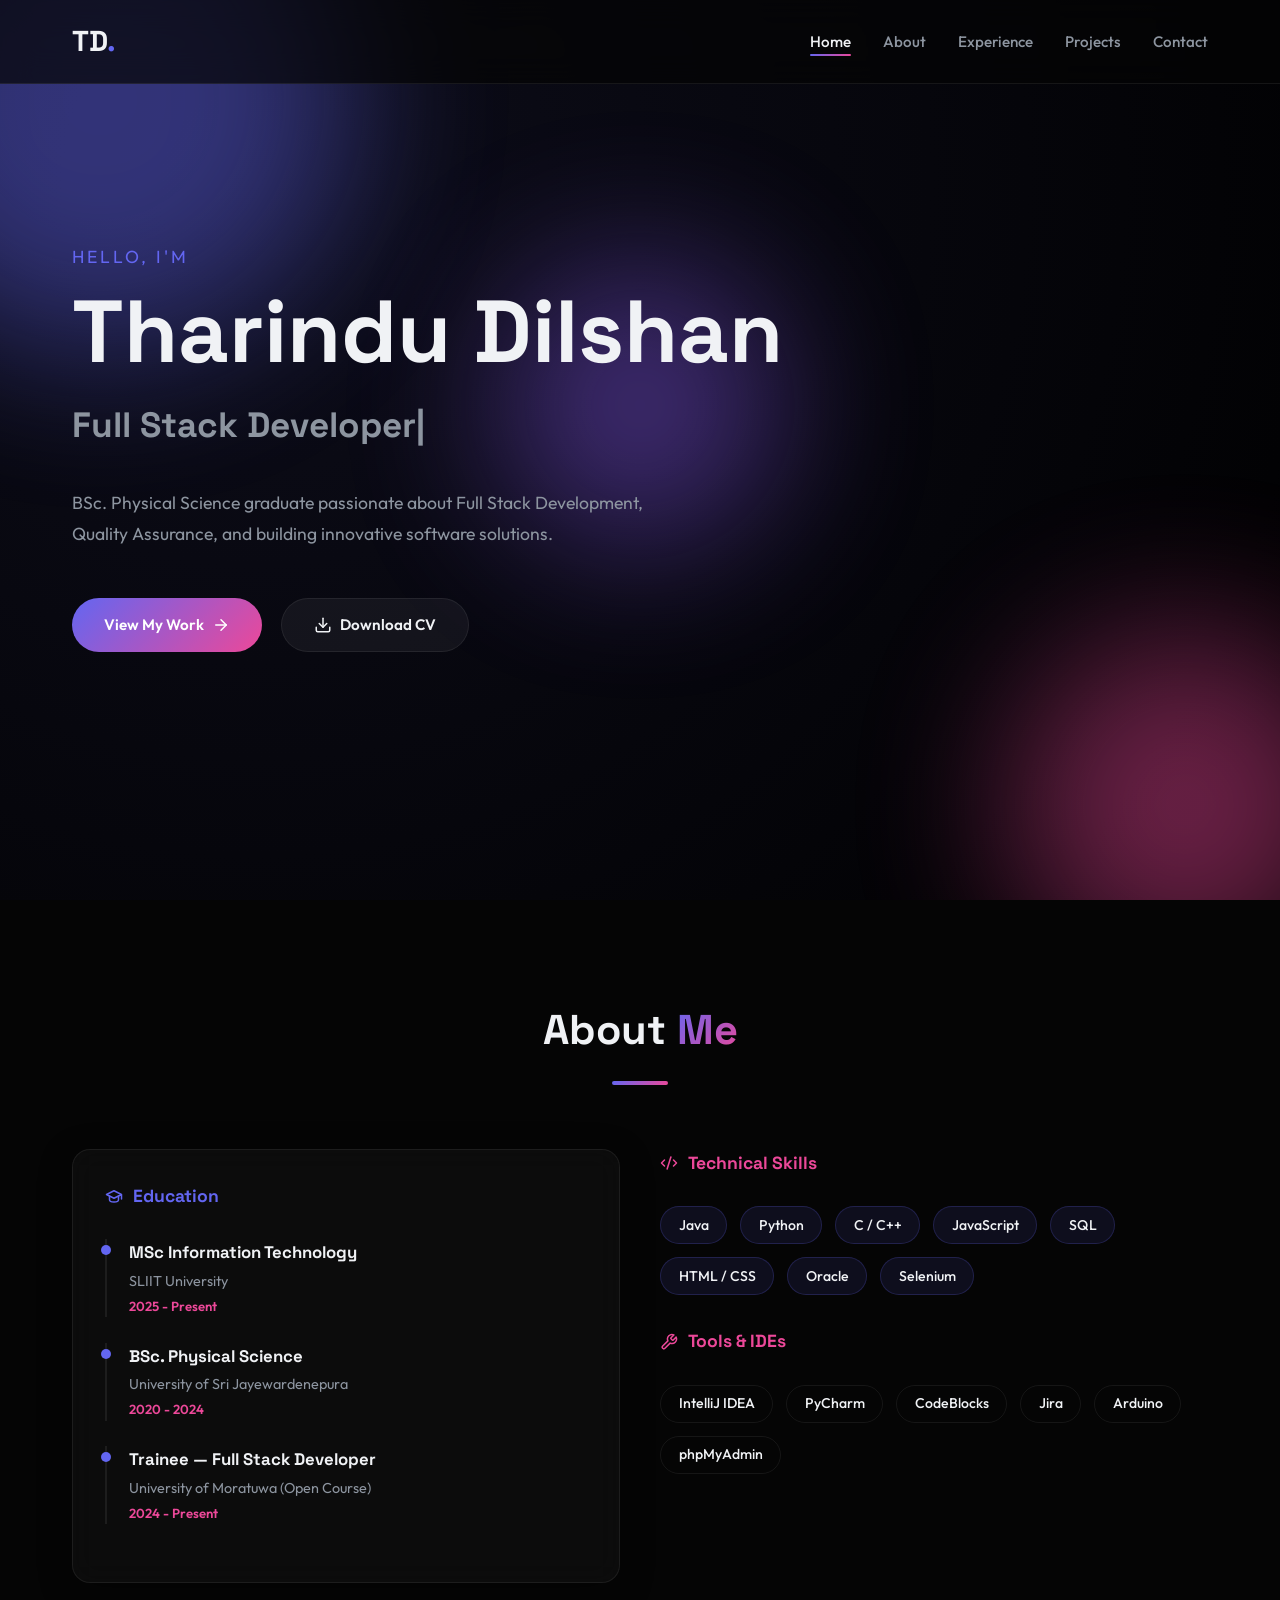
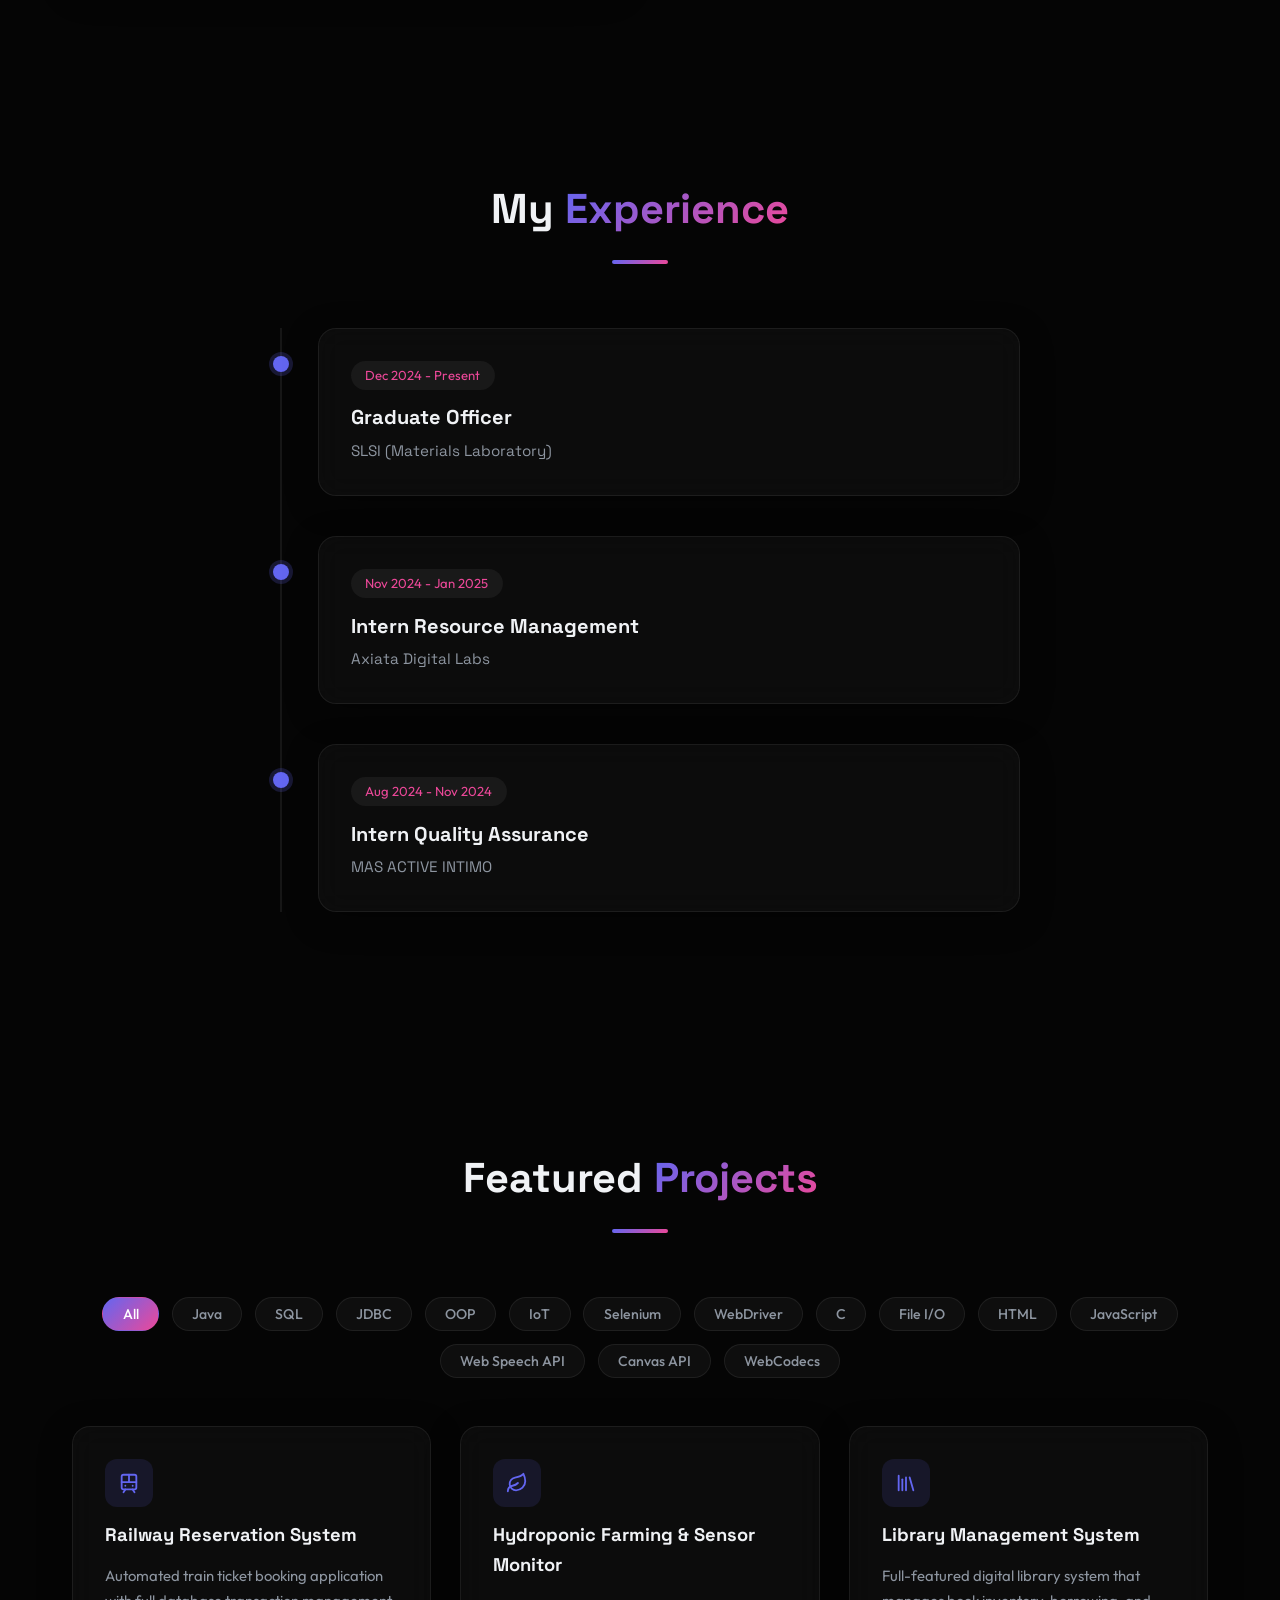
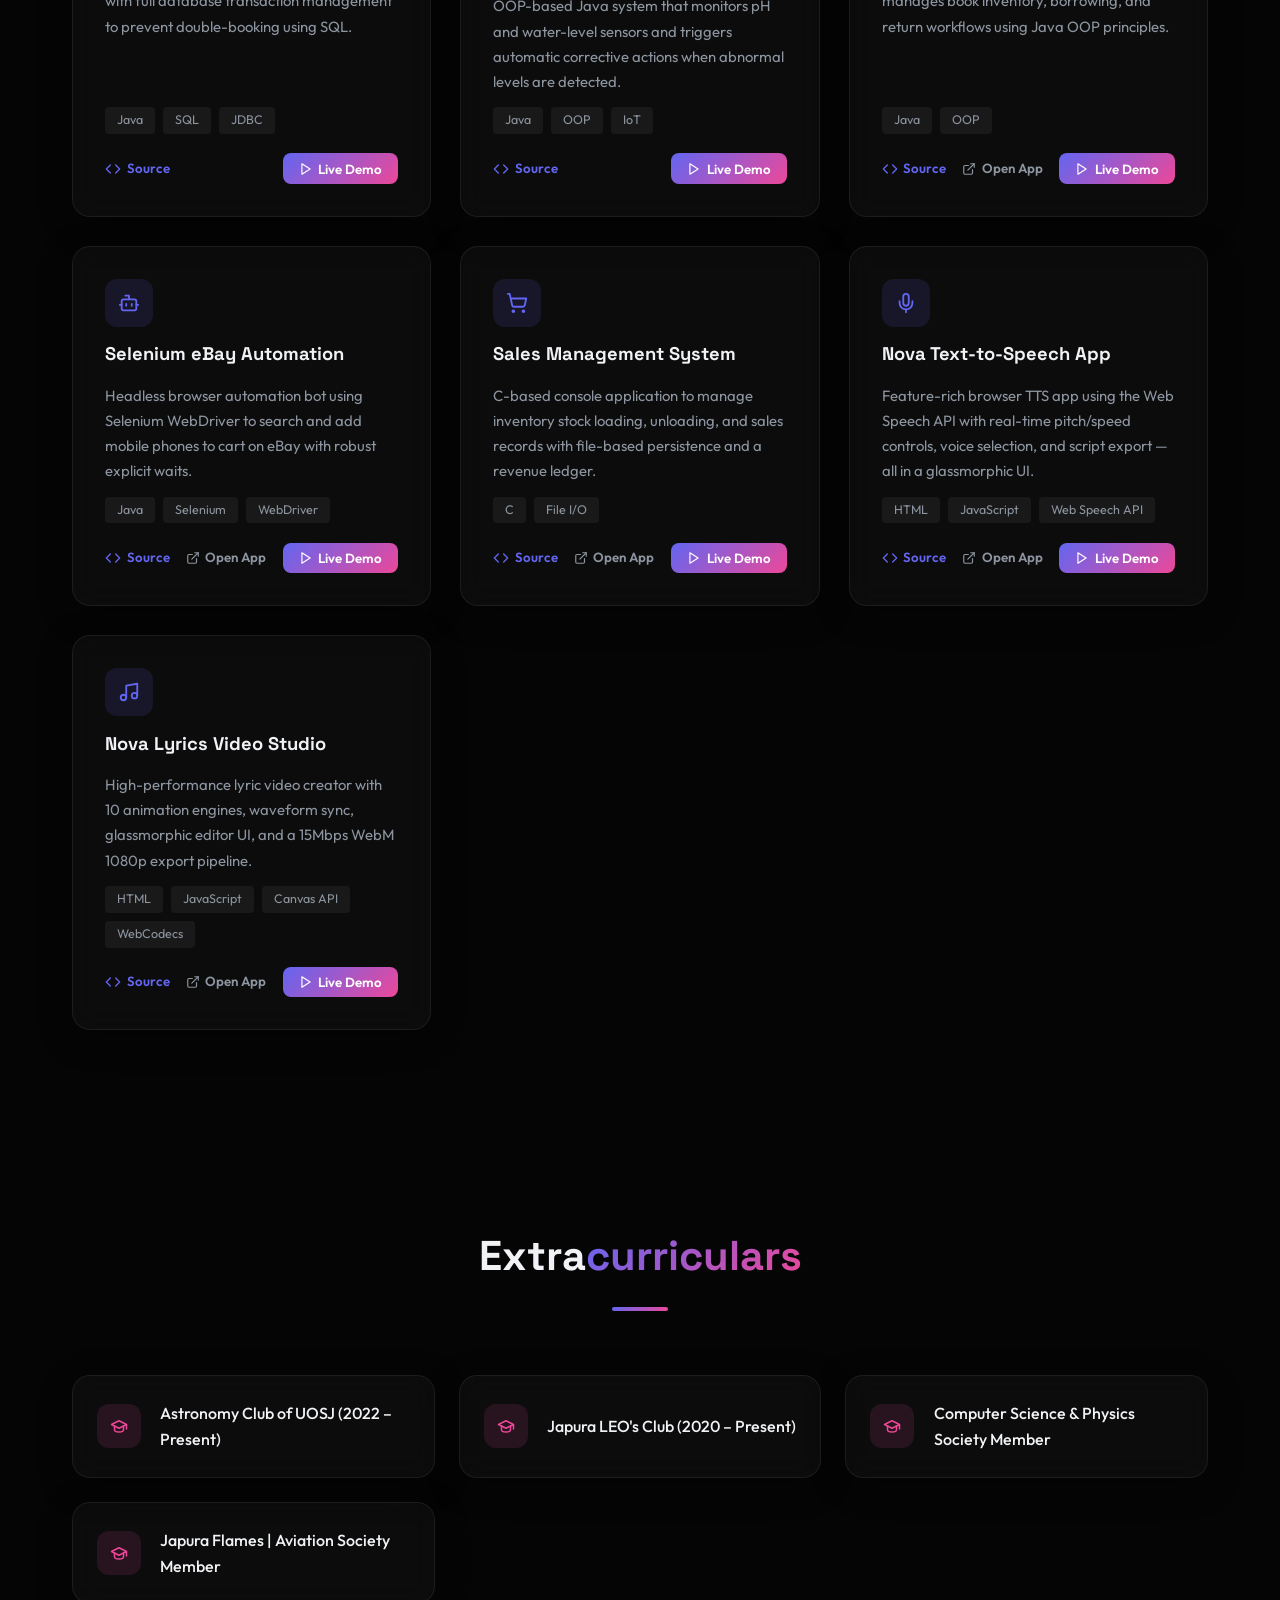
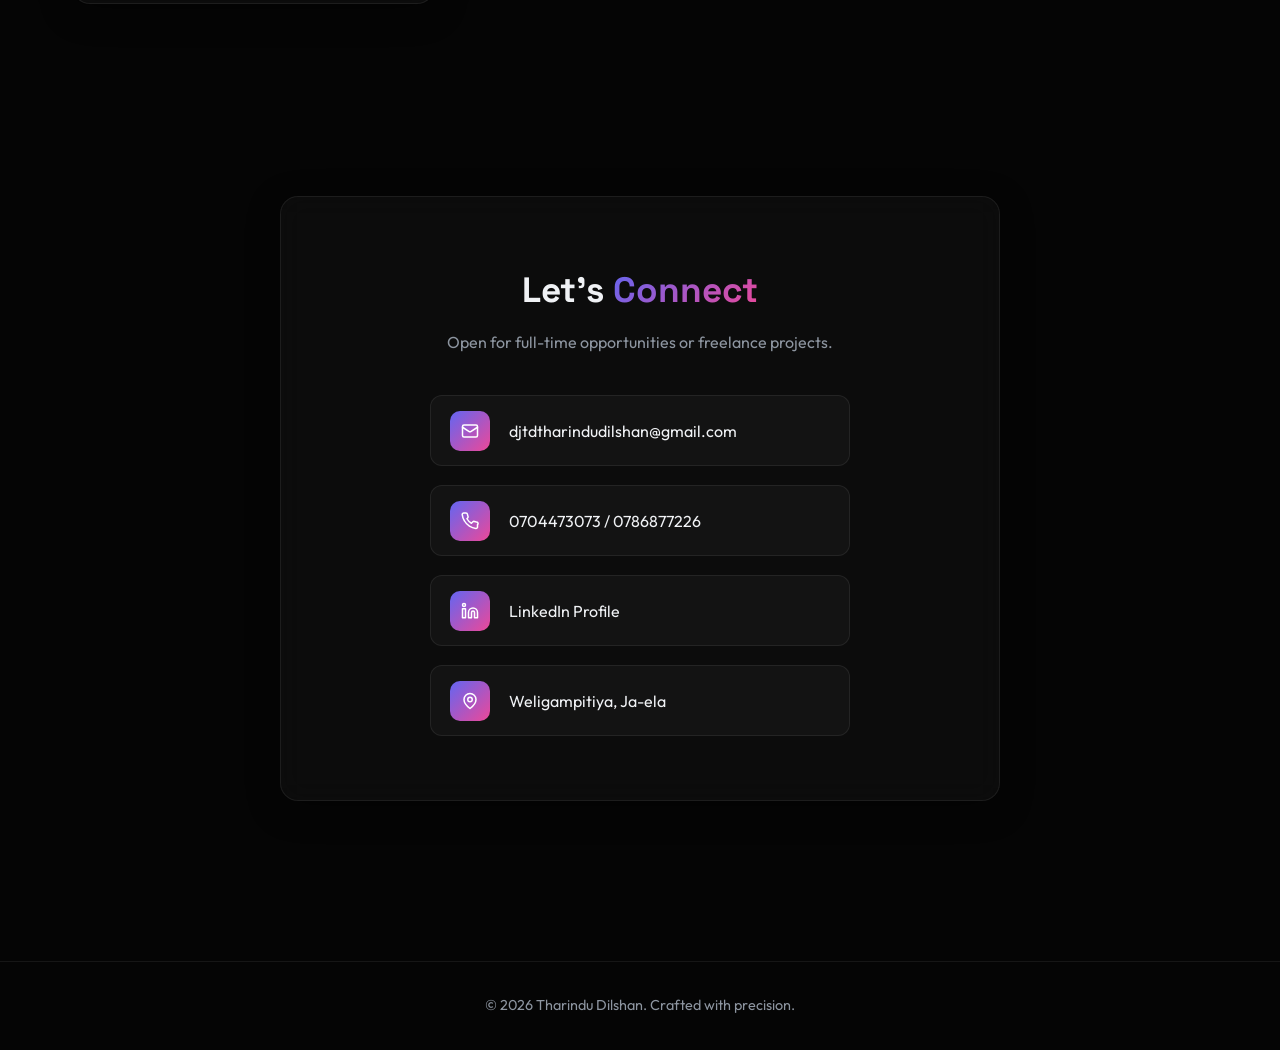
==== index.html @ d320cdd2 "Initial commit: Portfolio with dynamic projects and interactive demos" ====
<!DOCTYPE html>
<html lang="en">
<head>
    <meta charset="UTF-8">
    <meta name="viewport" content="width=device-width, initial-scale=1.0">
    <title>Tharindu Dilshan | Portfolio</title>
    <meta name="description" content="Portfolio of Tharindu Dilshan, Full Stack Developer and QA Engineer.">
    <meta name="keywords" content="Tharindu Dilshan, Portfolio, Full Stack Developer, QA Engineer, Java, Python, SQL, C, C++, JavaScript">
    <meta name="author" content="Tharindu Dilshan">
    <meta property="og:title" content="Tharindu Dilshan | Portfolio">
    <meta property="og:description" content="Portfolio of Tharindu Dilshan, Full Stack Developer and QA Engineer.">
    <meta property="og:type" content="website">
    <link rel="preconnect" href="https://fonts.googleapis.com">
    <link rel="preconnect" href="https://fonts.gstatic.com" crossorigin>
    <link href="https://fonts.googleapis.com/css2?family=Outfit:wght@300;400;600;800&family=Space+Grotesk:wght@500;700&display=swap" rel="stylesheet">
    <link rel="stylesheet" href="style.css">
    <meta name="theme-color" content="#050505">
</head>
<body>

    <!-- Animated Background -->
    <div class="bg-animated">
        <div class="orb orb-1"></div>
        <div class="orb orb-2"></div>
        <div class="orb orb-3"></div>
    </div>

    <!-- Navigation (shell — filled by JS) -->
    <nav class="glass-nav">
        <div class="nav-container">
            <div class="logo" id="nav-logo"></div>
            <ul class="nav-links" id="nav-links"></ul>
            <div class="mobile-menu-btn" id="mobile-menu-btn">
                <svg xmlns="http://www.w3.org/2000/svg" width="24" height="24" viewBox="0 0 24 24"
                     fill="none" stroke="currentColor" stroke-width="2" stroke-linecap="round"
                     stroke-linejoin="round"><line x1="3" y1="6" x2="21" y2="6"/>
                    <line x1="3" y1="12" x2="21" y2="12"/><line x1="3" y1="18" x2="21" y2="18"/>
                </svg>
            </div>
        </div>
    </nav>

    <main>
        <!-- Hero Section (shell) -->
        <section id="home" class="hero">
            <div class="hero-content">
                <p class="greeting">Hello, I'm</p>
                <h1 class="glitch-text" id="hero-name"></h1>
                <h2 class="role-text">
                    <span class="typing-container">
                        <span id="typewriter"></span><span class="cursor">|</span>
                    </span>
                </h2>
                <p class="hero-desc" id="hero-tagline"></p>
                <div class="hero-cta" id="hero-cta"></div>
            </div>
        </section>

        <!-- About & Skills Section (shell) -->
        <section id="about" class="about-section fade-in">
            <div class="section-header">
                <h2>About <span class="accent">Me</span></h2>
                <div class="line"></div>
            </div>
            <div class="about-grid">
                <div class="glass-card education-card" id="education-list"></div>
                <div class="skills-container" id="skills-container"></div>
            </div>
        </section>

        <!-- Experience Section (shell) -->
        <section id="experience" class="experience-section fade-in">
            <div class="section-header">
                <h2>My <span class="accent">Experience</span></h2>
                <div class="line"></div>
            </div>
            <div class="timeline" id="timeline"></div>
        </section>

        <!-- Projects Section (shell) -->
        <section id="projects" class="projects-section fade-in">
            <div class="section-header">
                <h2>Featured <span class="accent">Projects</span></h2>
                <div class="line"></div>
            </div>
            <div class="project-filters" id="project-filters"></div>
            <div class="projects-grid" id="projects-grid"></div>
        </section>

        <!-- Extracurriculars Section (shell) -->
        <section id="activities" class="activities-section fade-in">
            <div class="section-header">
                <h2>Extra<span class="accent">curriculars</span></h2>
                <div class="line"></div>
            </div>
            <div class="activities-grid" id="activities-grid"></div>
        </section>

        <!-- Contact Section (shell) -->
        <section id="contact" class="contact-section fade-in">
            <div class="glass-card contact-card">
                <div class="contact-info">
                    <h2>Let's <span class="accent">Connect</span></h2>
                    <p>Open for full-time opportunities or freelance projects.</p>
                    <div class="contact-links" id="contact-links"></div>
                </div>
            </div>
        </section>
    </main>

    <footer>
        <p id="footer-text"></p>
    </footer>

    <!-- Terminal / Browser Demo Modal -->
    <div id="demo-modal" class="modal" role="dialog" aria-modal="true" aria-labelledby="demo-modal-title">
        <div class="terminal-container glass-card">
            <div class="terminal-header">
                <div class="dots">
                    <span class="dot red" id="modal-close-dot" role="button" title="Close" tabindex="0"></span>
                    <span class="dot yellow"></span>
                    <span class="dot green"></span>
                </div>
                <div class="terminal-title" id="demo-modal-title">Project Demo</div>
                <button class="close-btn" id="modal-close-btn" aria-label="Close demo">&times;</button>
            </div>
            <div class="terminal-body" id="terminal-body"></div>
        </div>
    </div>

    <!-- Data config (edit this file to update portfolio) -->
    <script src="data.js"></script>
    <!-- Rendering engine -->
    <script src="script.js"></script>
</body>
</html>
---- style.css ----
/* ============================================================
   style.css — Portfolio Styles
   Do NOT edit project data here — edit data.js instead.
   ============================================================ */

/* ── CSS Variables ──────────────────────────────────────── */
:root {
    --bg:          #050505;
    --text:        #f0f2f5;
    --muted:       #8d95a0;
    --accent-1:    #6366f1;
    --accent-2:    #ec4899;
    --accent-g:    linear-gradient(135deg, #6366f1, #ec4899);
    --glass-bg:    rgba(255, 255, 255, 0.03);
    --glass-bd:    rgba(255, 255, 255, 0.07);
    --shadow:      0 8px 32px rgba(0, 0, 0, 0.35);
    --radius:      18px;
    --ease:        cubic-bezier(0.25, 0.8, 0.25, 1);
    --trans:       0.3s var(--ease);
}

/* ── Reset & Base ───────────────────────────────────────── */
*, *::before, *::after { margin: 0; padding: 0; box-sizing: border-box; }

html { scroll-behavior: smooth; }

body {
    font-family: 'Outfit', sans-serif;
    background: var(--bg);
    color: var(--text);
    overflow-x: hidden;
    line-height: 1.65;
    -webkit-font-smoothing: antialiased;
}

h1, h2, h3, h4, .logo { font-family: 'Space Grotesk', sans-serif; }

a { text-decoration: none; color: inherit; }

/* ── Animated Background ────────────────────────────────── */
.bg-animated {
    position: fixed; inset: 0; z-index: -1;
    background: radial-gradient(circle at 20% 20%, #0d0d1a 0%, #000 100%);
    overflow: hidden;
}

.orb {
    position: absolute;
    border-radius: 50%;
    filter: blur(80px);
    opacity: 0.45;
    animation: floatOrb 22s infinite ease-in-out alternate;
    will-change: transform;
}

.orb-1 { width: 500px; height: 500px; background: #6366f1; top: -150px; left: -150px; }
.orb-2 { width: 350px; height: 350px; background: #ec4899; bottom: -80px; right: -80px; animation-delay: -7s; }
.orb-3 { width: 280px; height: 280px; background: #8b5cf6; top: 45%; left: 50%; transform: translate(-50%,-50%); animation-delay: -14s; }

@keyframes floatOrb {
    from { transform: translate(0, 0) scale(1); }
    to   { transform: translate(60px, 40px) scale(1.12); }
}

/* ── Utilities ──────────────────────────────────────────── */
.accent {
    background: var(--accent-g);
    -webkit-background-clip: text;
    -webkit-text-fill-color: transparent;
    background-clip: text;
}

.glass-card {
    background: var(--glass-bg);
    backdrop-filter: blur(14px);
    -webkit-backdrop-filter: blur(14px);
    border: 1px solid var(--glass-bd);
    border-radius: var(--radius);
    padding: 2rem;
    box-shadow: var(--shadow);
    transition: transform var(--trans), box-shadow var(--trans), border-color var(--trans);
}

.glass-card:hover {
    transform: translateY(-6px);
    border-color: rgba(255, 255, 255, 0.13);
    box-shadow: 0 20px 50px rgba(0, 0, 0, 0.45);
}

.section-header { text-align: center; margin-bottom: 4rem; }
.section-header h2 { font-size: clamp(2rem, 4vw, 2.6rem); margin-bottom: 1rem; }
.section-header .line {
    width: 56px; height: 4px; margin: 0 auto;
    background: var(--accent-g); border-radius: 2px;
}

/* ── Navigation ─────────────────────────────────────────── */
.glass-nav {
    position: fixed; top: 0; width: 100%; z-index: 1000;
    background: rgba(5, 5, 5, 0.72);
    backdrop-filter: blur(16px);
    -webkit-backdrop-filter: blur(16px);
    border-bottom: 1px solid var(--glass-bd);
    transition: background var(--trans);
}

.nav-container {
    max-width: 1200px; margin: 0 auto;
    padding: 1.1rem 2rem;
    display: flex; justify-content: space-between; align-items: center;
}

.logo { font-size: 1.8rem; font-weight: 700; }
.logo span { color: var(--accent-1); }

.nav-links { display: flex; list-style: none; gap: 2rem; }

.nav-links a {
    color: var(--muted); font-weight: 500; font-size: 0.95rem;
    position: relative; transition: color var(--trans);
}

.nav-links a::after {
    content: ''; position: absolute; bottom: -5px; left: 0;
    width: 0; height: 2px;
    background: var(--accent-g); border-radius: 1px;
    transition: width var(--trans);
}

.nav-links a:hover, .nav-links a.active { color: var(--text); }
.nav-links a:hover::after, .nav-links a.active::after { width: 100%; }

.mobile-menu-btn { display: none; cursor: pointer; color: var(--text); }

/* Mobile Nav Open State */
@media (max-width: 768px) {
    .mobile-menu-btn { display: block; }
    .nav-links {
        display: none;
        flex-direction: column; gap: 1.5rem;
        position: absolute; top: 100%; left: 0; width: 100%;
        background: rgba(5, 5, 5, 0.95);
        backdrop-filter: blur(16px);
        padding: 2rem; border-bottom: 1px solid var(--glass-bd);
    }
    .nav-links.mobile-open { display: flex; }
}

/* ── Hero ───────────────────────────────────────────────── */
main { max-width: 1200px; margin: 0 auto; padding: 0 2rem; }

.hero {
    min-height: 100vh;
    display: flex; align-items: center;
    padding-top: 90px;
}

.hero-content { max-width: 820px; }

.greeting {
    font-size: 1.1rem; letter-spacing: 3px;
    text-transform: uppercase; color: var(--accent-1);
    margin-bottom: 0.8rem;
}

.glitch-text {
    font-size: clamp(3rem, 8vw, 5.5rem);
    font-weight: 800; line-height: 1.1;
    margin-bottom: 1rem;
}

.role-text {
    font-size: clamp(1.4rem, 3.5vw, 2.2rem);
    color: var(--muted); margin-bottom: 2rem; min-height: 44px;
}

.cursor { animation: blink 1s infinite; }
@keyframes blink { 0%,100%{opacity:1} 50%{opacity:0} }

.hero-desc {
    font-size: 1.1rem; color: var(--muted);
    max-width: 620px; margin-bottom: 3rem; line-height: 1.8;
}

.hero-cta { display: flex; gap: 1.2rem; flex-wrap: wrap; }

.btn {
    display: inline-flex; align-items: center; gap: 0.5rem;
    padding: 0.85rem 2rem; border-radius: 50px;
    font-weight: 600; font-size: 0.95rem;
    transition: transform var(--trans), box-shadow var(--trans);
    cursor: pointer; border: none;
}

.btn-primary {
    background: var(--accent-g); color: #fff;
}
.btn-primary:hover {
    transform: translateY(-3px);
    box-shadow: 0 12px 28px rgba(99, 102, 241, 0.45);
}

.btn-glass {
    background: rgba(255,255,255,0.05);
    border: 1px solid var(--glass-bd); color: var(--text);
}
.btn-glass:hover { background: rgba(255,255,255,0.1); transform: translateY(-3px); }

/* ── Sections Base ──────────────────────────────────────── */
section { padding: 6rem 0; }

.fade-in { opacity: 0; transform: translateY(32px); transition: opacity 0.8s var(--ease), transform 0.8s var(--ease); }
.fade-in.visible { opacity: 1; transform: translateY(0); }

/* ── About ──────────────────────────────────────────────── */
.about-grid {
    display: grid; grid-template-columns: 1fr 1fr; gap: 2.5rem;
}

.education-card h3, .skills-container h3 {
    display: flex; align-items: center; gap: 0.6rem;
    margin-bottom: 1.8rem; font-size: 1.1rem;
}

.education-card h3 { color: var(--accent-1); }
.skills-container h3 { color: var(--accent-2); }

.edu-item {
    padding-left: 1.4rem;
    border-left: 2px solid var(--glass-bd);
    position: relative; margin-bottom: 1.6rem;
}

.edu-item::before {
    content: ''; position: absolute;
    left: -6px; top: 6px;
    width: 10px; height: 10px;
    border-radius: 50%; background: var(--accent-1);
}

.edu-item h4 { font-size: 1.05rem; margin-bottom: 0.15rem; }
.edu-item .inst { color: var(--muted); font-size: 0.9rem; }
.edu-item .year { color: var(--accent-2); font-size: 0.82rem; font-weight: 600; margin-top: 0.15rem; }

.mt-4 { margin-top: 2rem; }

.skills-grid { display: flex; flex-wrap: wrap; gap: 0.8rem; }

.skill-tag {
    background: rgba(99,102,241,0.1);
    border: 1px solid rgba(99,102,241,0.22);
    color: var(--text); padding: 0.4rem 1.1rem;
    border-radius: 50px; font-size: 0.88rem; font-weight: 500;
    transition: var(--trans);
}

.skill-tag.outline {
    background: transparent;
    border-color: var(--glass-bd);
}

.skill-tag:hover { background: var(--accent-1); color: #fff; transform: translateY(-2px); }

/* ── Experience Timeline ────────────────────────────────── */
.timeline {
    position: relative; max-width: 760px; margin: 0 auto;
}

.timeline::before {
    content: ''; position: absolute;
    width: 2px; background: var(--glass-bd);
    top: 0; bottom: 0; left: 20px;
}

.timeline-item { position: relative; margin-bottom: 2.5rem; padding-left: 58px; }

.timeline-dot {
    position: absolute; width: 16px; height: 16px;
    background: var(--accent-1); border-radius: 50%;
    left: 13px; top: 28px;
    box-shadow: 0 0 0 4px rgba(99,102,241,0.2);
}

.timeline-content .date {
    display: inline-block;
    padding: 0.25rem 0.9rem;
    background: rgba(255,255,255,0.05);
    border-radius: 50px;
    font-size: 0.82rem; color: var(--accent-2);
    margin-bottom: 0.7rem;
}

.timeline-content h3 { font-size: 1.25rem; margin-bottom: 0.2rem; }
.timeline-content h4 { font-size: 0.95rem; color: var(--muted); font-weight: 400; }

/* ── Project Filters ────────────────────────────────────── */
.project-filters {
    display: flex; flex-wrap: wrap; gap: 0.8rem;
    justify-content: center; margin-bottom: 3rem;
}

.filter-btn {
    background: rgba(255,255,255,0.04);
    border: 1px solid var(--glass-bd);
    color: var(--muted);
    padding: 0.45rem 1.2rem; border-radius: 50px;
    font-size: 0.88rem; font-weight: 500;
    cursor: pointer; transition: var(--trans);
    font-family: 'Outfit', sans-serif;
}

.filter-btn:hover { color: var(--text); border-color: rgba(255,255,255,0.15); }

.filter-btn.active {
    background: var(--accent-g);
    border-color: transparent; color: #fff;
}

/* ── Projects Grid ──────────────────────────────────────── */
.projects-grid {
    display: grid;
    grid-template-columns: repeat(auto-fill, minmax(300px, 1fr));
    gap: 1.8rem;
}

.project-card {
    display: flex; flex-direction: column;
    gap: 0.8rem;
}

.project-icon {
    width: 48px; height: 48px;
    background: rgba(99,102,241,0.12);
    border-radius: 12px;
    display: flex; align-items: center; justify-content: center;
    color: var(--accent-1);
    flex-shrink: 0;
}

.project-card h3 { font-size: 1.15rem; }
.project-card p { color: var(--muted); font-size: 0.93rem; line-height: 1.7; flex-grow: 1; }

.tech-stack { display: flex; flex-wrap: wrap; gap: 0.5rem; }

.tech-stack span {
    font-size: 0.78rem; padding: 0.2rem 0.75rem;
    background: rgba(255,255,255,0.05);
    border-radius: 4px; color: var(--muted);
}

/* ── Project Links Row ──────────────────────────────────── */
.project-links {
    display: flex;
    justify-content: space-between;
    align-items: center;
    margin-top: 0.4rem;
}

.project-links-left {
    display: flex; align-items: center; gap: 1rem;
}

.btn-source {
    display: inline-flex; align-items: center; gap: 0.35rem;
    font-size: 0.83rem; color: var(--accent-1);
    font-weight: 600; transition: var(--trans);
}

.btn-source:hover { color: var(--accent-2); }

.btn-live { color: var(--muted); }
.btn-live:hover { color: var(--text); }

.btn-demo {
    background: var(--accent-g);
    color: #fff; border: none;
    padding: 0.45rem 1rem; border-radius: 8px;
    font-size: 0.83rem; font-weight: 600;
    cursor: pointer;
    display: inline-flex; align-items: center; gap: 0.35rem;
    transition: transform var(--trans), box-shadow var(--trans);
    font-family: 'Outfit', sans-serif;
}

.btn-demo:hover {
    transform: scale(1.05);
    box-shadow: 0 6px 18px rgba(236,72,153,0.35);
}

/* ── Extracurriculars ────────────────────────────────────── */
.activities-grid {
    display: grid;
    grid-template-columns: repeat(auto-fit, minmax(280px, 1fr));
    gap: 1.5rem;
}

.activity-card {
    display: flex;
    align-items: center;
    gap: 1.2rem;
    padding: 1.5rem;
}

.activity-icon {
    width: 44px; height: 44px; flex-shrink: 0;
    background: rgba(236,72,153,0.12);
    border-radius: 12px;
    display: flex; align-items: center; justify-content: center;
    color: var(--accent-2);
}

.activity-text {
    font-size: 1rem;
    font-weight: 500;
}

/* ── Contact ────────────────────────────────────────────── */
.contact-card {
    max-width: 720px; margin: 0 auto;
    text-align: center; padding: 4rem 2.5rem;
}

.contact-info h2 { font-size: 2.2rem; margin-bottom: 0.6rem; }
.contact-info > p { color: var(--muted); margin-bottom: 2.5rem; }

.contact-links {
    display: flex; flex-direction: column; gap: 1.2rem;
    max-width: 420px; margin: 0 auto; text-align: left;
}

.contact-link {
    display: flex; align-items: center; gap: 1.2rem;
    padding: 0.9rem 1.2rem;
    background: rgba(255,255,255,0.03);
    border: 1px solid var(--glass-bd);
    border-radius: 12px;
    transition: var(--trans);
}

.contact-link:hover { background: rgba(255,255,255,0.07); transform: translateX(5px); }

.contact-link .icon-wrap {
    width: 40px; height: 40px; flex-shrink: 0;
    background: var(--accent-g);
    border-radius: 10px;
    display: flex; align-items: center; justify-content: center;
    color: #fff;
}

/* ── Footer ─────────────────────────────────────────────── */
footer {
    text-align: center; padding: 2rem;
    color: var(--muted); font-size: 0.9rem;
    border-top: 1px solid var(--glass-bd); margin-top: 4rem;
}

/* ── Demo Modal ─────────────────────────────────────────── */
.modal {
    display: none;
    position: fixed; inset: 0; z-index: 2000;
    background: rgba(0, 0, 0, 0.82);
    backdrop-filter: blur(10px);
    -webkit-backdrop-filter: blur(10px);
    justify-content: center; align-items: center;
    padding: 1rem;
    animation: fadeInModal 0.2s var(--ease);
}

@keyframes fadeInModal { from { opacity: 0; } to { opacity: 1; } }

.terminal-container {
    width: 100%; max-width: 780px; height: 500px;
    padding: 0; display: flex; flex-direction: column;
    border-radius: 14px; overflow: hidden;
    animation: slideUpModal 0.25s var(--ease);
}

@keyframes slideUpModal { from { transform: translateY(30px); opacity: 0; } to { transform: translateY(0); opacity: 1; } }

.terminal-header {
    background: rgba(255,255,255,0.05);
    padding: 0.75rem 1.4rem;
    display: flex; justify-content: space-between; align-items: center;
    border-bottom: 1px solid var(--glass-bd);
    flex-shrink: 0;
}

.dots { display: flex; gap: 0.5rem; }
.dot  { width: 13px; height: 13px; border-radius: 50%; cursor: pointer; }
.dot.red    { background: #ff5f56; }
.dot.yellow { background: #ffbd2e; }
.dot.green  { background: #27c93f; }

.terminal-title {
    font-family: 'Space Grotesk', sans-serif;
    font-size: 0.88rem; color: var(--muted);
}

.close-btn {
    background: none; border: none;
    color: var(--muted); font-size: 1.5rem;
    cursor: pointer; line-height: 1;
    transition: color var(--trans);
}

.close-btn:hover { color: var(--text); }

.terminal-body {
    flex-grow: 1; overflow-y: auto;
    padding: 1.4rem 1.6rem;
    font-family: 'Courier New', Courier, monospace;
    font-size: 0.9rem; line-height: 1.75;
    background: rgba(0, 0, 0, 0.4);
    color: #c8d3de;
}

/* Terminal line types */
.tline { margin-bottom: 0.25rem; }
.tline.command   { color: #a8b5f5; }
.tline.success   { color: #27c93f; }
.tline.error     { color: #ff5f56; }
.tline.input     { color: #f9c74f; }

.prompt    { color: var(--accent-2); font-weight: 700; }
.prompt-in { color: #a8b5f5; }

/* Scrollbar in terminal */
.terminal-body::-webkit-scrollbar { width: 5px; }
.terminal-body::-webkit-scrollbar-track { background: transparent; }
.terminal-body::-webkit-scrollbar-thumb { background: rgba(255,255,255,0.1); border-radius: 3px; }

/* ── Responsive ──────────────────────────────────────────── */
@media (max-width: 900px) {
    .about-grid { grid-template-columns: 1fr; }
}

@media (max-width: 600px) {
    main { padding: 0 1.2rem; }
    .hero-cta { flex-direction: column; }
    .timeline::before { left: 14px; }
    .timeline-item { padding-left: 42px; }
    .timeline-dot { left: 7px; }
    .terminal-container { height: 420px; }
    .contact-card { padding: 2.5rem 1.5rem; }
}
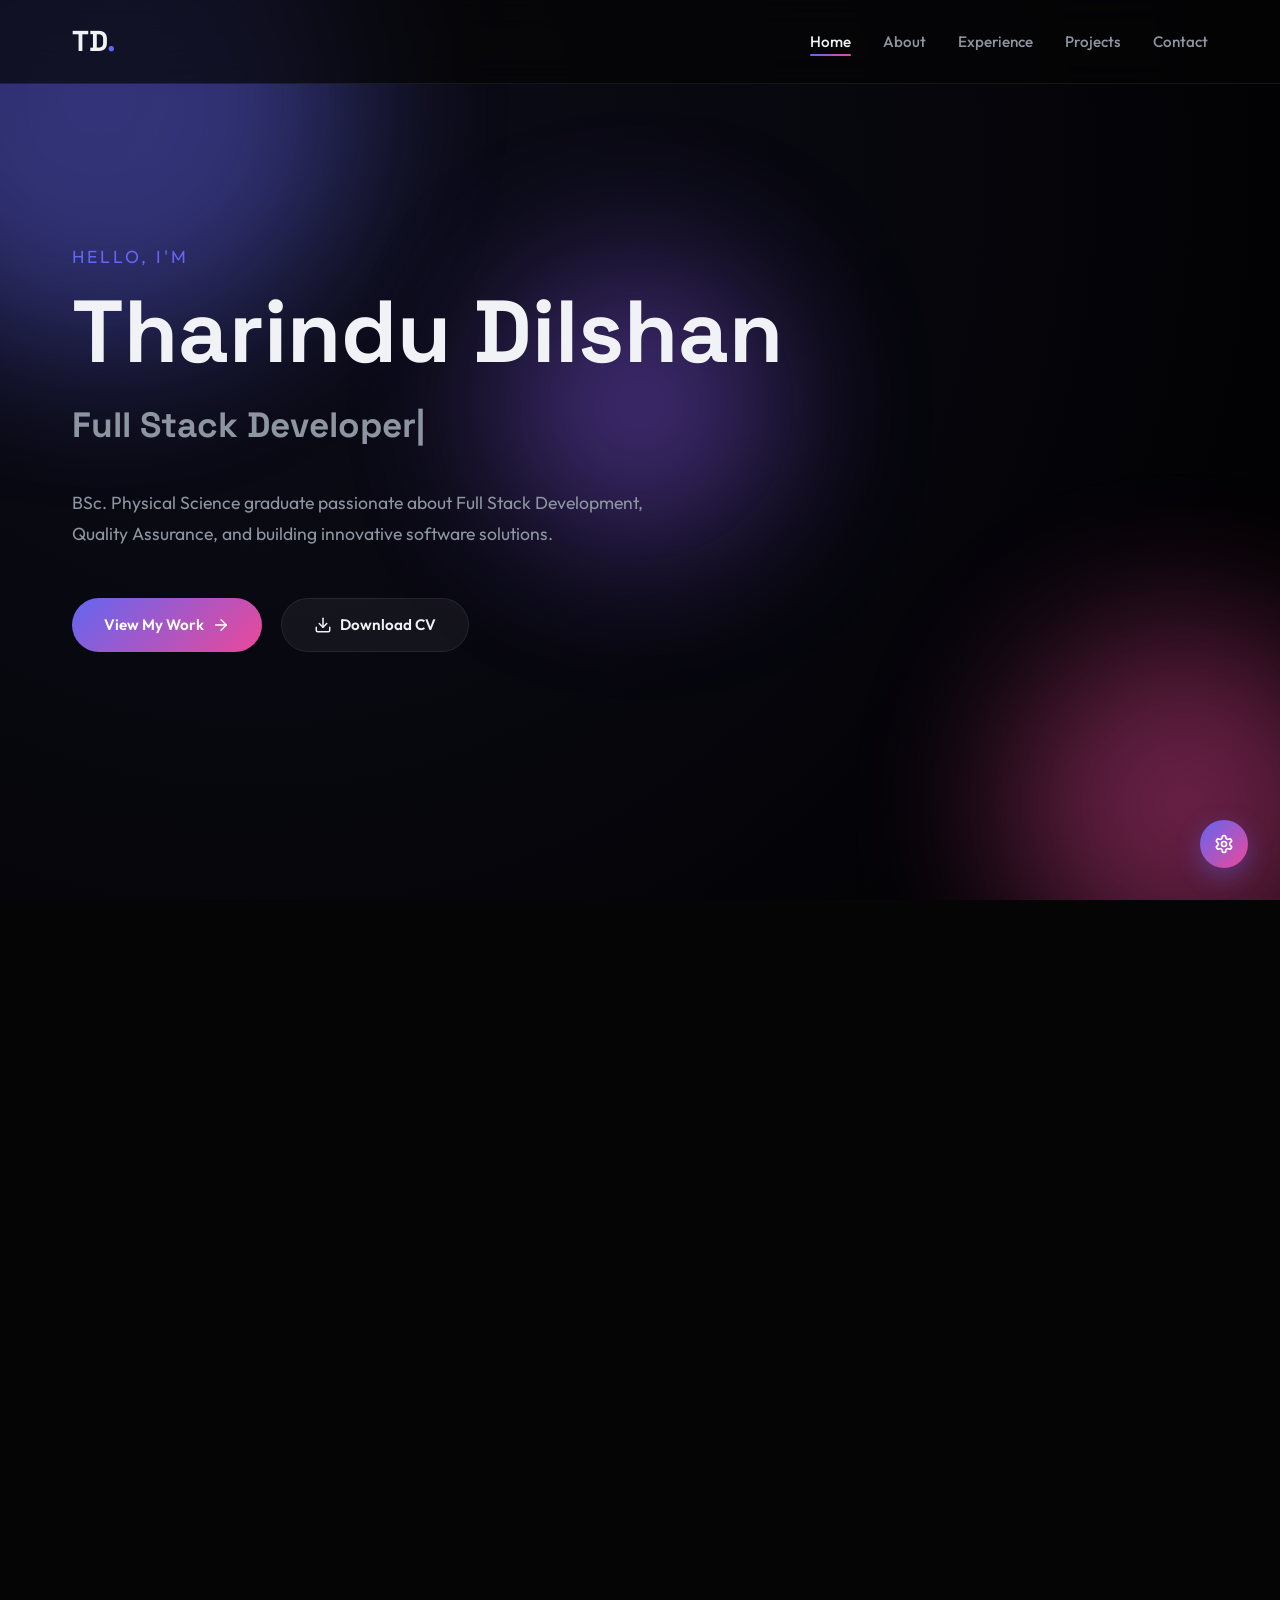
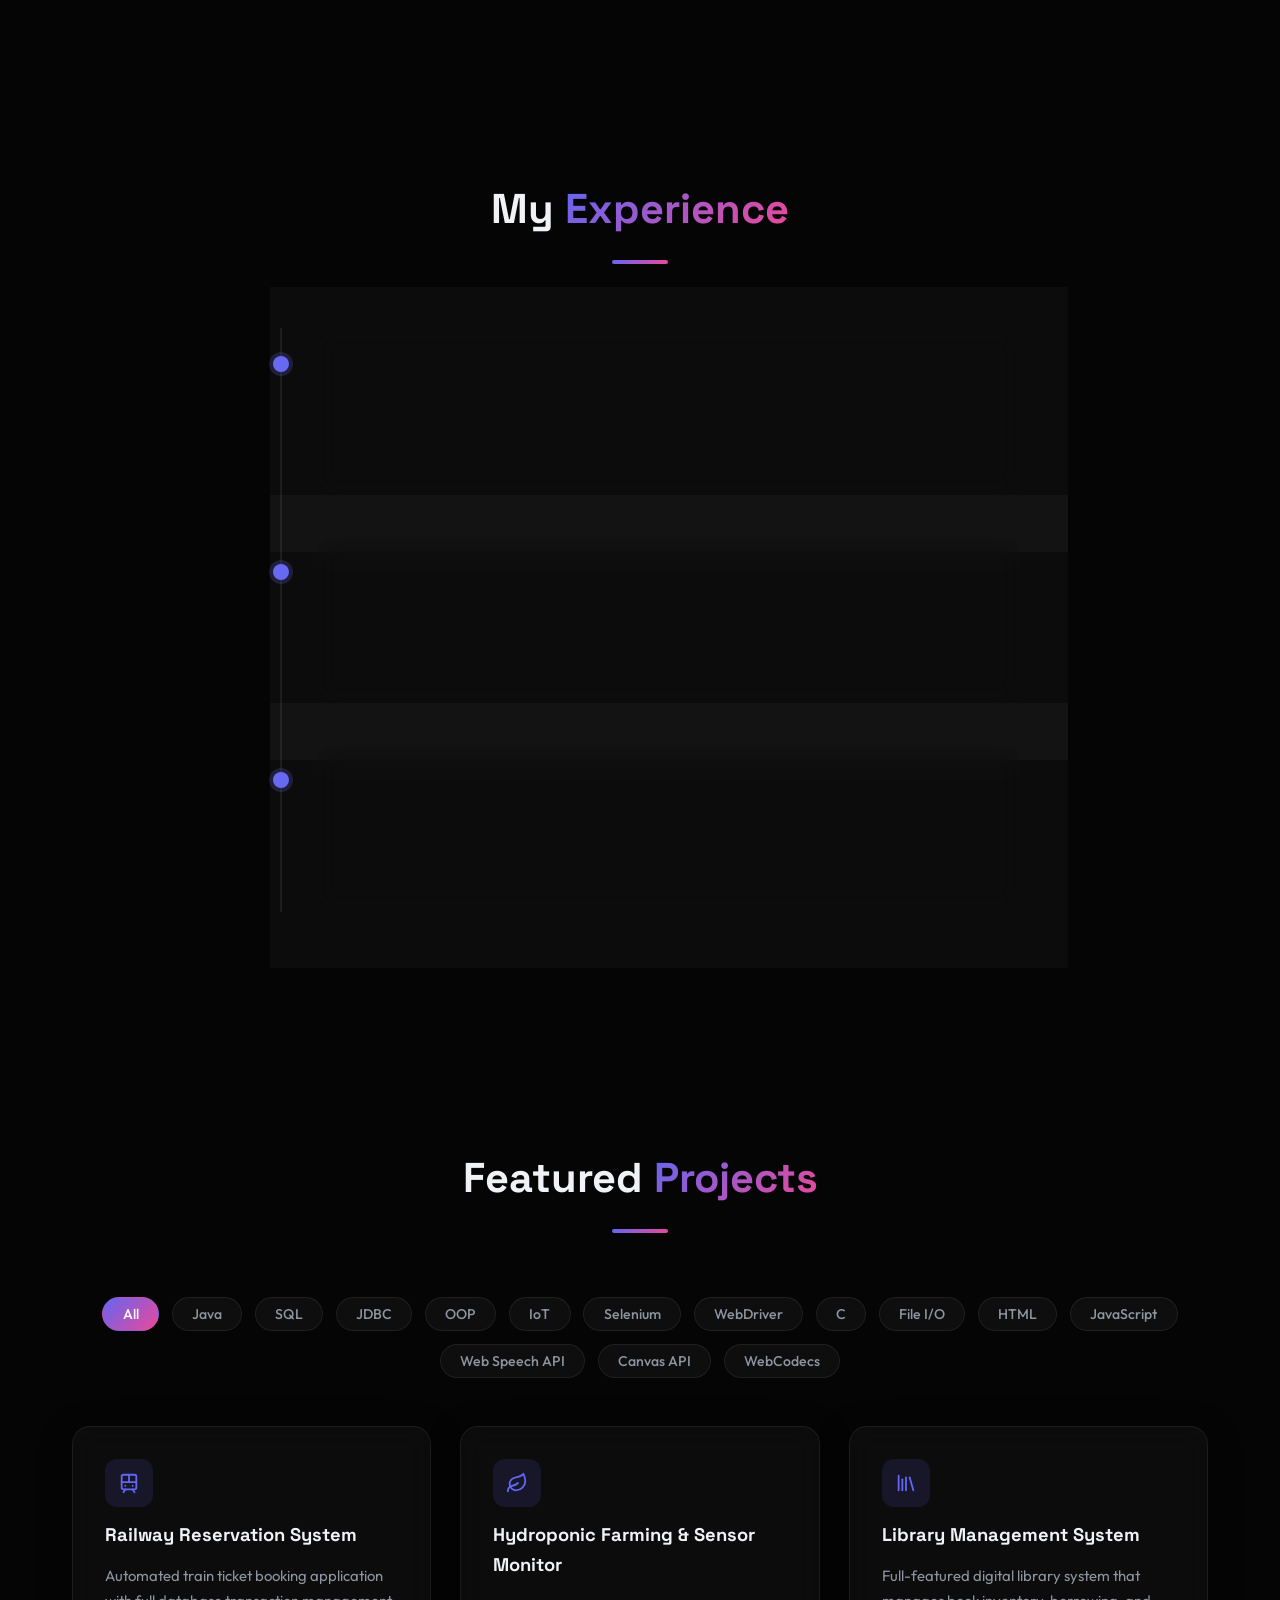
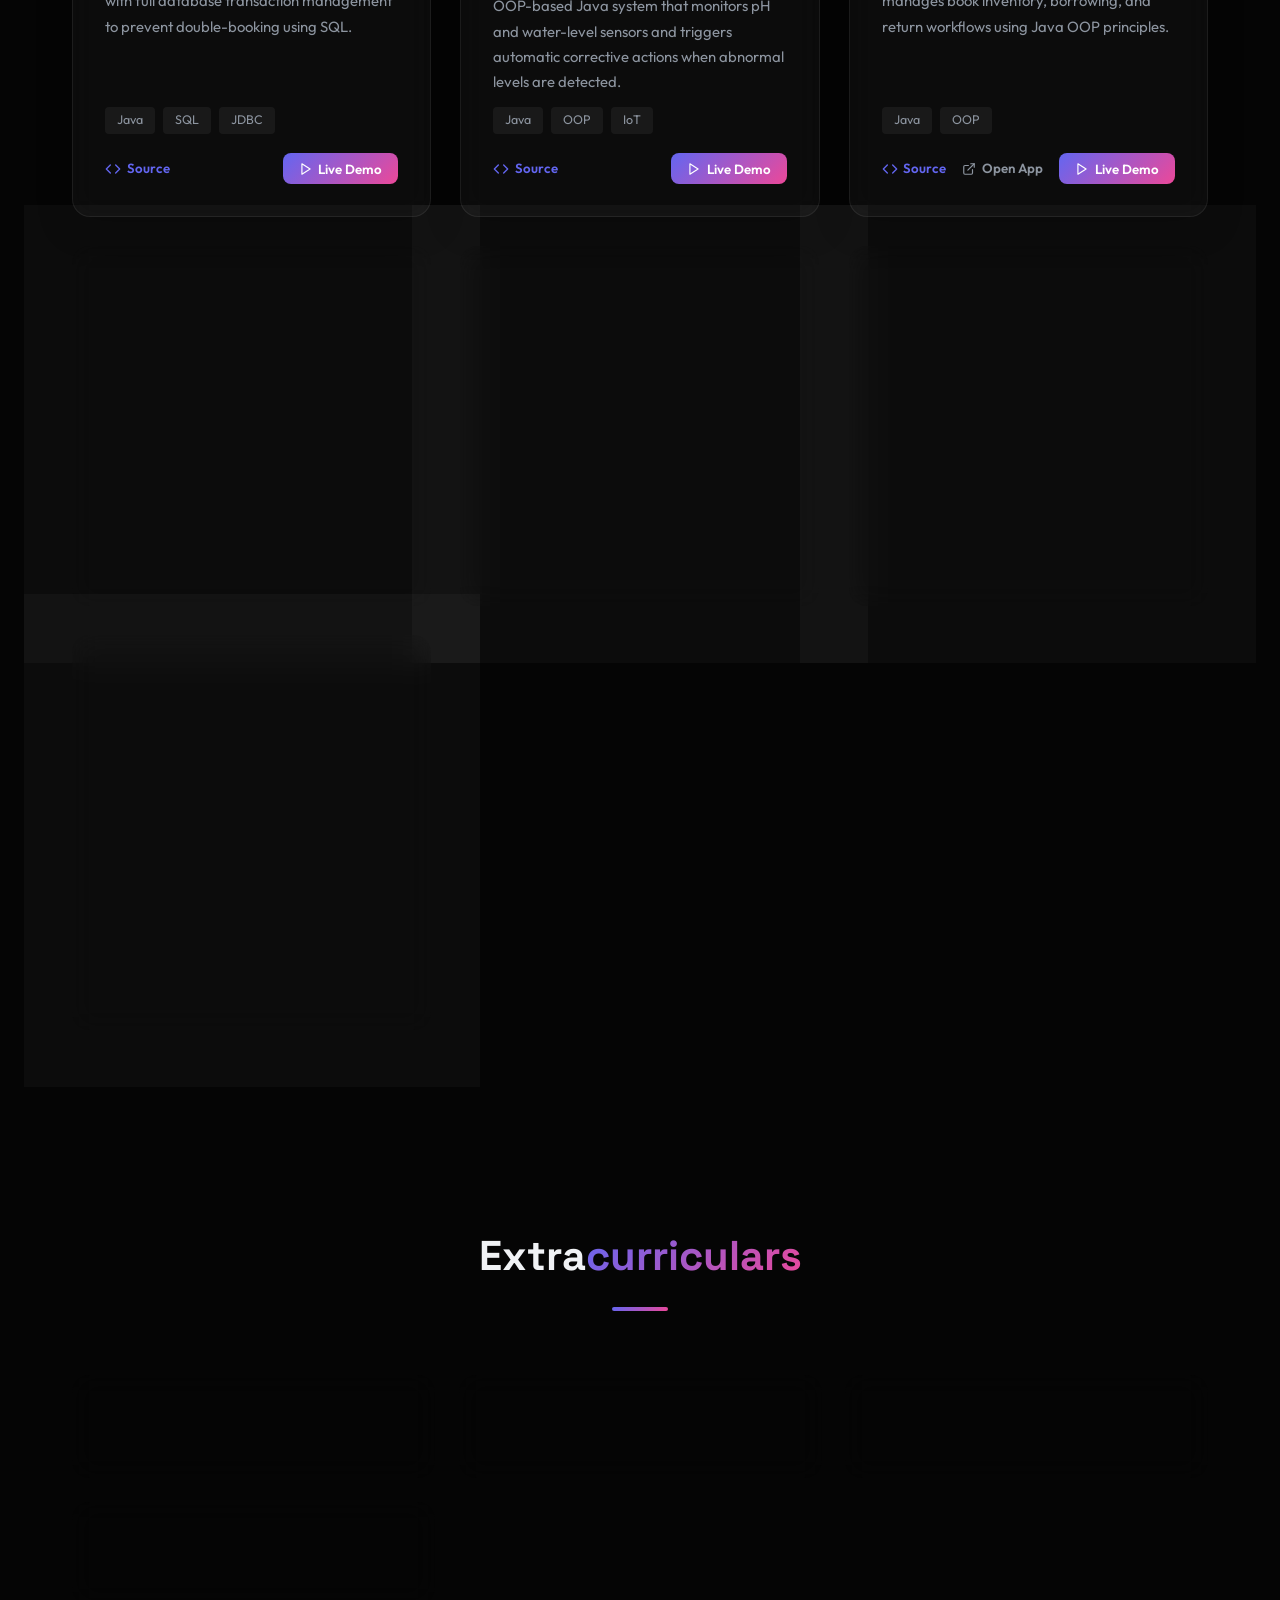
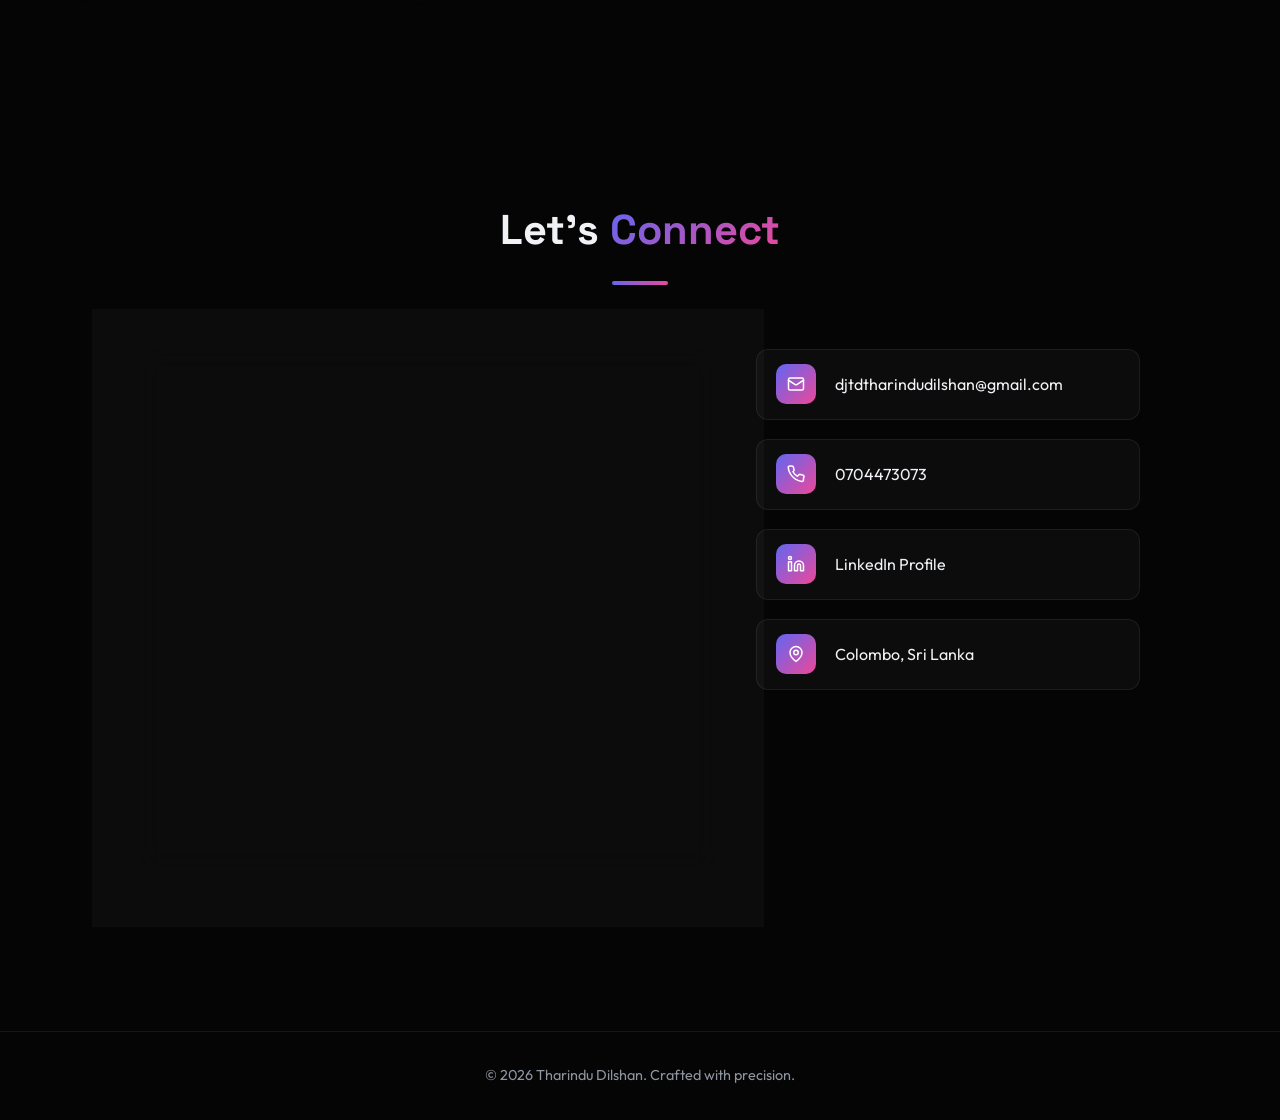
==== commit 071477f9: "Added advanced Admin Dashboard, Contact Form, and optimized UI" ====
--- a/index.html
+++ b/index.html
@@ -98,12 +98,40 @@
 
         <!-- Contact Section (shell) -->
         <section id="contact" class="contact-section fade-in">
-            <div class="glass-card contact-card">
-                <div class="contact-info">
-                    <h2>Let's <span class="accent">Connect</span></h2>
-                    <p>Open for full-time opportunities or freelance projects.</p>
-                    <div class="contact-links" id="contact-links"></div>
+            <div class="section-header">
+                <h2>Let's <span class="accent">Connect</span></h2>
+                <div class="line"></div>
+            </div>
+            <div class="contact-container">
+                <!-- Contact Form -->
+                <div class="glass-card contact-form-card">
+                    <form id="contact-form">
+                        <div class="form-group">
+                            <label>Full Name</label>
+                            <input type="text" id="c-name" placeholder="Enter your name" required>
+                        </div>
+                        <div class="form-group">
+                            <label>Email Address</label>
+                            <input type="email" id="c-email" placeholder="Enter your email" required>
+                        </div>
+                        <div class="form-group">
+                            <label>Message</label>
+                            <textarea id="c-message" rows="5" placeholder="How can I help you?" required></textarea>
+                        </div>
+                        <div class="contact-actions">
+                            <button type="submit" class="btn btn-primary" id="btn-email">
+                                <span>Send via Email</span>
+                            </button>
+                            <button type="button" class="btn btn-glass" id="btn-whatsapp">
+                                <svg xmlns="http://www.w3.org/2000/svg" width="18" height="18" viewBox="0 0 24 24" fill="none" stroke="currentColor" stroke-width="2" stroke-linecap="round" stroke-linejoin="round" style="color: #25D366;"><path d="M21 11.5a8.38 8.38 0 0 1-.9 3.8 8.5 8.5 0 0 1-7.6 4.7 8.38 8.38 0 0 1-3.8-.9L3 21l1.9-5.7a8.38 8.38 0 0 1-.9-3.8 8.5 8.5 0 0 1 4.7-7.6 8.38 8.38 0 0 1 3.8-.9h.5a8.48 8.48 0 0 1 8 8v.5z"/></svg>
+                                <span>Send via WhatsApp</span>
+                            </button>
+                        </div>
+                    </form>
                 </div>
+
+                <!-- Contact Details -->
+                <div class="contact-details-wrap" id="contact-links"></div>
             </div>
         </section>
     </main>
@@ -113,20 +141,55 @@
     </footer>
 
     <!-- Terminal / Browser Demo Modal -->
-    <div id="demo-modal" class="modal" role="dialog" aria-modal="true" aria-labelledby="demo-modal-title">
+    <div class="modal" id="demo-modal">
         <div class="terminal-container glass-card">
             <div class="terminal-header">
                 <div class="dots">
-                    <span class="dot red" id="modal-close-dot" role="button" title="Close" tabindex="0"></span>
-                    <span class="dot yellow"></span>
-                    <span class="dot green"></span>
+                    <div class="dot red" id="modal-close-dot"></div>
+                    <div class="dot yellow"></div>
+                    <div class="dot green"></div>
                 </div>
-                <div class="terminal-title" id="demo-modal-title">Project Demo</div>
-                <button class="close-btn" id="modal-close-btn" aria-label="Close demo">&times;</button>
+                <div class="terminal-title" id="demo-modal-title">Terminal</div>
+                <button class="close-btn" id="modal-close-btn">&times;</button>
             </div>
             <div class="terminal-body" id="terminal-body"></div>
         </div>
     </div>
+
+    <!-- Admin Dashboard Modal (Management Tool) -->
+    <div class="modal" id="admin-modal">
+        <div class="admin-container glass-card">
+            <div class="admin-header">
+                <h2>Admin Dashboard <span class="badge">Editor</span></h2>
+                <button class="close-btn" id="admin-close-btn">&times;</button>
+            </div>
+            <div class="admin-body">
+                <div class="admin-tabs">
+                    <button class="tab-btn active" data-tab="personal-tab">Personal Data</button>
+                    <button class="tab-btn" data-tab="projects-tab">Projects Manager</button>
+                    <button class="tab-btn" data-tab="export-tab">Export data.js</button>
+                </div>
+                <div class="tab-content active" id="personal-tab">
+                    <div class="admin-form" id="admin-personal-form"></div>
+                </div>
+                <div class="tab-content" id="projects-tab">
+                    <div class="admin-project-list" id="admin-project-list"></div>
+                    <button class="btn btn-primary mt-4" id="btn-add-project">+ Add New Project</button>
+                </div>
+                <div class="tab-content" id="export-tab">
+                    <p class="mb-2">Copy the code below and replace the contents of your <code>data.js</code> file.</p>
+                    <div class="code-export-wrap">
+                        <pre id="code-export-pre"></pre>
+                        <button class="btn btn-primary btn-sm" id="btn-copy-code">Copy to Clipboard</button>
+                    </div>
+                </div>
+            </div>
+        </div>
+    </div>
+
+    <button class="admin-trigger" id="admin-trigger" title="Admin Mode">
+        <svg xmlns="http://www.w3.org/2000/svg" width="20" height="20" viewBox="0 0 24 24" fill="none" stroke="currentColor" stroke-width="2" stroke-linecap="round" stroke-linejoin="round"><path d="M12.22 2h-.44a2 2 0 0 0-2 2v.18a2 2 0 0 1-1 1.73l-.43.25a2 2 0 0 1-2 0l-.15-.08a2 2 0 0 0-2.73.73l-.22.38a2 2 0 0 0 .73 2.73l.15.1a2 2 0 0 1 1 1.72v.51a2 2 0 0 1-1 1.74l-.15.09a2 2 0 0 0-.73 2.73l.22.38a2 2 0 0 0 2.73.73l.15-.08a2 2 0 0 1 2 0l.43.25a2 2 0 0 1 1 1.73V20a2 2 0 0 0 2 2h.44a2 2 0 0 0 2-2v-.18a2 2 0 0 1 1-1.73l.43-.25a2 2 0 0 1 2 0l.15.08a2 2 0 0 0 2.73-.73l.22-.39a2 2 0 0 0-.73-2.73l-.15-.08a2 2 0 0 1-1-1.74v-.5a2 2 0 0 1 1-1.74l.15-.09a2 2 0 0 0 .73-2.73l-.22-.38a2 2 0 0 0-2.73-.73l-.15.08a2 2 0 0 1-2 0l-.43-.25a2 2 0 0 1-1-1.73V4a2 2 0 0 0-2-2z"/><circle cx="12" cy="12" r="3"/></svg>
+    </button>
 
     <!-- Data config (edit this file to update portfolio) -->
     <script src="data.js"></script>
--- a/style.css
+++ b/style.css
@@ -543,3 +543,179 @@
     .terminal-container { height: 420px; }
     .contact-card { padding: 2.5rem 1.5rem; }
 }
+
+/* ── Contact Form ───────────────────────────────────────── */
+.contact-container {
+    display: grid;
+    grid-template-columns: 1.5fr 1fr;
+    gap: 2.5rem;
+    max-width: 1000px;
+    margin: 0 auto;
+}
+
+.contact-form-card { padding: 2.5rem; }
+
+.form-group { display: flex; flex-direction: column; gap: 0.6rem; margin-bottom: 1.5rem; }
+.form-group label { font-size: 0.9rem; color: var(--muted); font-weight: 500; }
+.form-group input, .form-group textarea {
+    background: rgba(255, 255, 255, 0.04);
+    border: 1px solid var(--glass-bd);
+    border-radius: 10px;
+    padding: 0.85rem 1.1rem;
+    color: var(--text);
+    font-family: 'Outfit', sans-serif;
+    font-size: 0.95rem;
+    transition: var(--trans);
+}
+
+.form-group input:focus, .form-group textarea:focus {
+    border-color: var(--accent-1);
+    background: rgba(255, 255, 255, 0.07);
+    outline: none;
+}
+
+.contact-actions { display: flex; gap: 1rem; flex-wrap: wrap; }
+
+.contact-details-wrap {
+    display: flex;
+    flex-direction: column;
+    gap: 1.2rem;
+}
+
+/* ── Admin Dashboard ────────────────────────────────────── */
+.admin-trigger {
+    position: fixed;
+    bottom: 2rem;
+    right: 2rem;
+    width: 48px;
+    height: 48px;
+    background: var(--accent-g);
+    color: #fff;
+    border: none;
+    border-radius: 50%;
+    cursor: pointer;
+    z-index: 1000;
+    display: flex;
+    align-items: center;
+    justify-content: center;
+    box-shadow: 0 8px 24px rgba(99, 102, 241, 0.4);
+    transition: var(--trans);
+}
+
+.admin-trigger:hover { transform: rotate(45deg) scale(1.1); }
+
+.admin-container {
+    width: 90%;
+    max-width: 900px;
+    max-height: 85vh;
+    display: flex;
+    flex-direction: column;
+    overflow: hidden;
+    padding: 0;
+}
+
+.admin-header {
+    padding: 1.5rem 2rem;
+    display: flex;
+    justify-content: space-between;
+    align-items: center;
+    border-bottom: 1px solid var(--glass-bd);
+}
+
+.admin-header h2 { font-size: 1.4rem; display: flex; align-items: center; gap: 0.8rem; }
+.admin-header .badge {
+    background: var(--accent-g);
+    font-size: 0.7rem;
+    padding: 0.2rem 0.6rem;
+    border-radius: 4px;
+    text-transform: uppercase;
+    letter-spacing: 1px;
+}
+
+.admin-body { flex-grow: 1; overflow-y: auto; padding: 2rem; }
+
+.admin-tabs { display: flex; gap: 1rem; border-bottom: 1px solid var(--glass-bd); margin-bottom: 2rem; }
+.tab-btn {
+    background: none;
+    border: none;
+    color: var(--muted);
+    padding: 0.8rem 1.2rem;
+    cursor: pointer;
+    font-family: 'Space Grotesk', sans-serif;
+    font-size: 0.95rem;
+    position: relative;
+    transition: var(--trans);
+}
+
+.tab-btn.active { color: var(--text); }
+.tab-btn.active::after {
+    content: '';
+    position: absolute;
+    bottom: -1px;
+    left: 0;
+    width: 100%;
+    height: 2px;
+    background: var(--accent-g);
+}
+
+.tab-content { display: none; }
+.tab-content.active { display: block; }
+
+/* Admin Inner Forms */
+.admin-form-row { display: grid; grid-template-columns: 1fr 1fr; gap: 1.2rem; margin-bottom: 1.2rem; }
+.admin-form-group { display: flex; flex-direction: column; gap: 0.5rem; }
+.admin-form-group label { font-size: 0.85rem; color: var(--muted); }
+.admin-form-group input, .admin-form-group textarea {
+    background: rgba(255, 255, 255, 0.05);
+    border: 1px solid var(--glass-bd);
+    border-radius: 8px;
+    padding: 0.6rem 0.9rem;
+    color: var(--text);
+    font-size: 0.9rem;
+}
+
+.admin-project-item {
+    background: rgba(255, 255, 255, 0.03);
+    border: 1px solid var(--glass-bd);
+    border-radius: 12px;
+    padding: 1.2rem;
+    margin-bottom: 1rem;
+    display: flex;
+    justify-content: space-between;
+    align-items: center;
+}
+
+.admin-project-info h4 { font-size: 1rem; margin-bottom: 0.2rem; }
+.admin-project-info p { font-size: 0.8rem; color: var(--muted); }
+
+.code-export-wrap {
+    position: relative;
+    background: rgba(0, 0, 0, 0.3);
+    border: 1px solid var(--glass-bd);
+    border-radius: 10px;
+    padding: 1.5rem;
+    margin-top: 1rem;
+}
+
+#code-export-pre {
+    font-family: 'Courier New', Courier, monospace;
+    font-size: 0.85rem;
+    color: #c8d3de;
+    max-height: 300px;
+    overflow-y: auto;
+    white-space: pre-wrap;
+}
+
+#btn-copy-code { position: absolute; top: 1rem; right: 1rem; }
+
+@media (max-width: 900px) {
+    .contact-container { grid-template-columns: 1fr; }
+    .admin-form-row { grid-template-columns: 1fr; }
+}
+
+@media (max-width: 600px) {
+    .admin-trigger { bottom: 1rem; right: 1rem; width: 42px; height: 42px; }
+    .admin-container { width: 95%; max-height: 90vh; }
+    .admin-body { padding: 1.2rem; }
+    .tab-btn { padding: 0.6rem 0.8rem; font-size: 0.85rem; }
+}
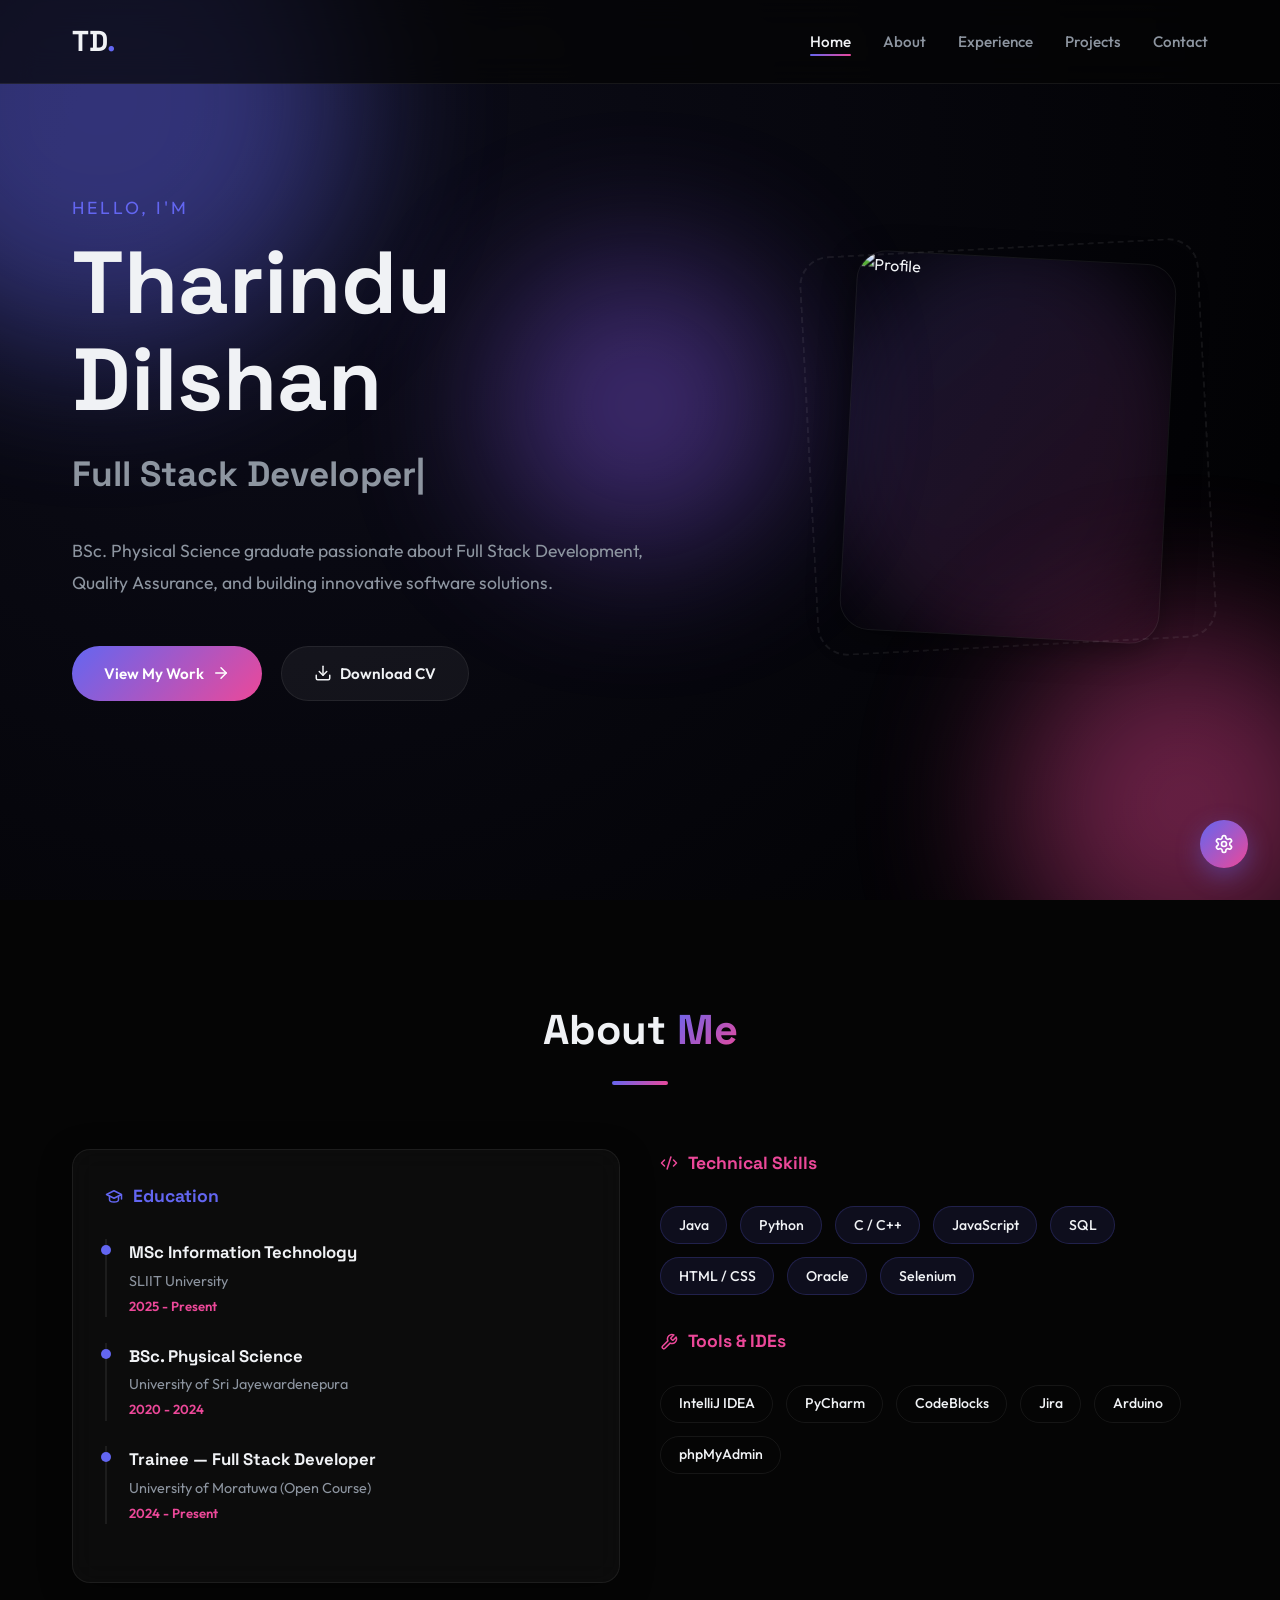
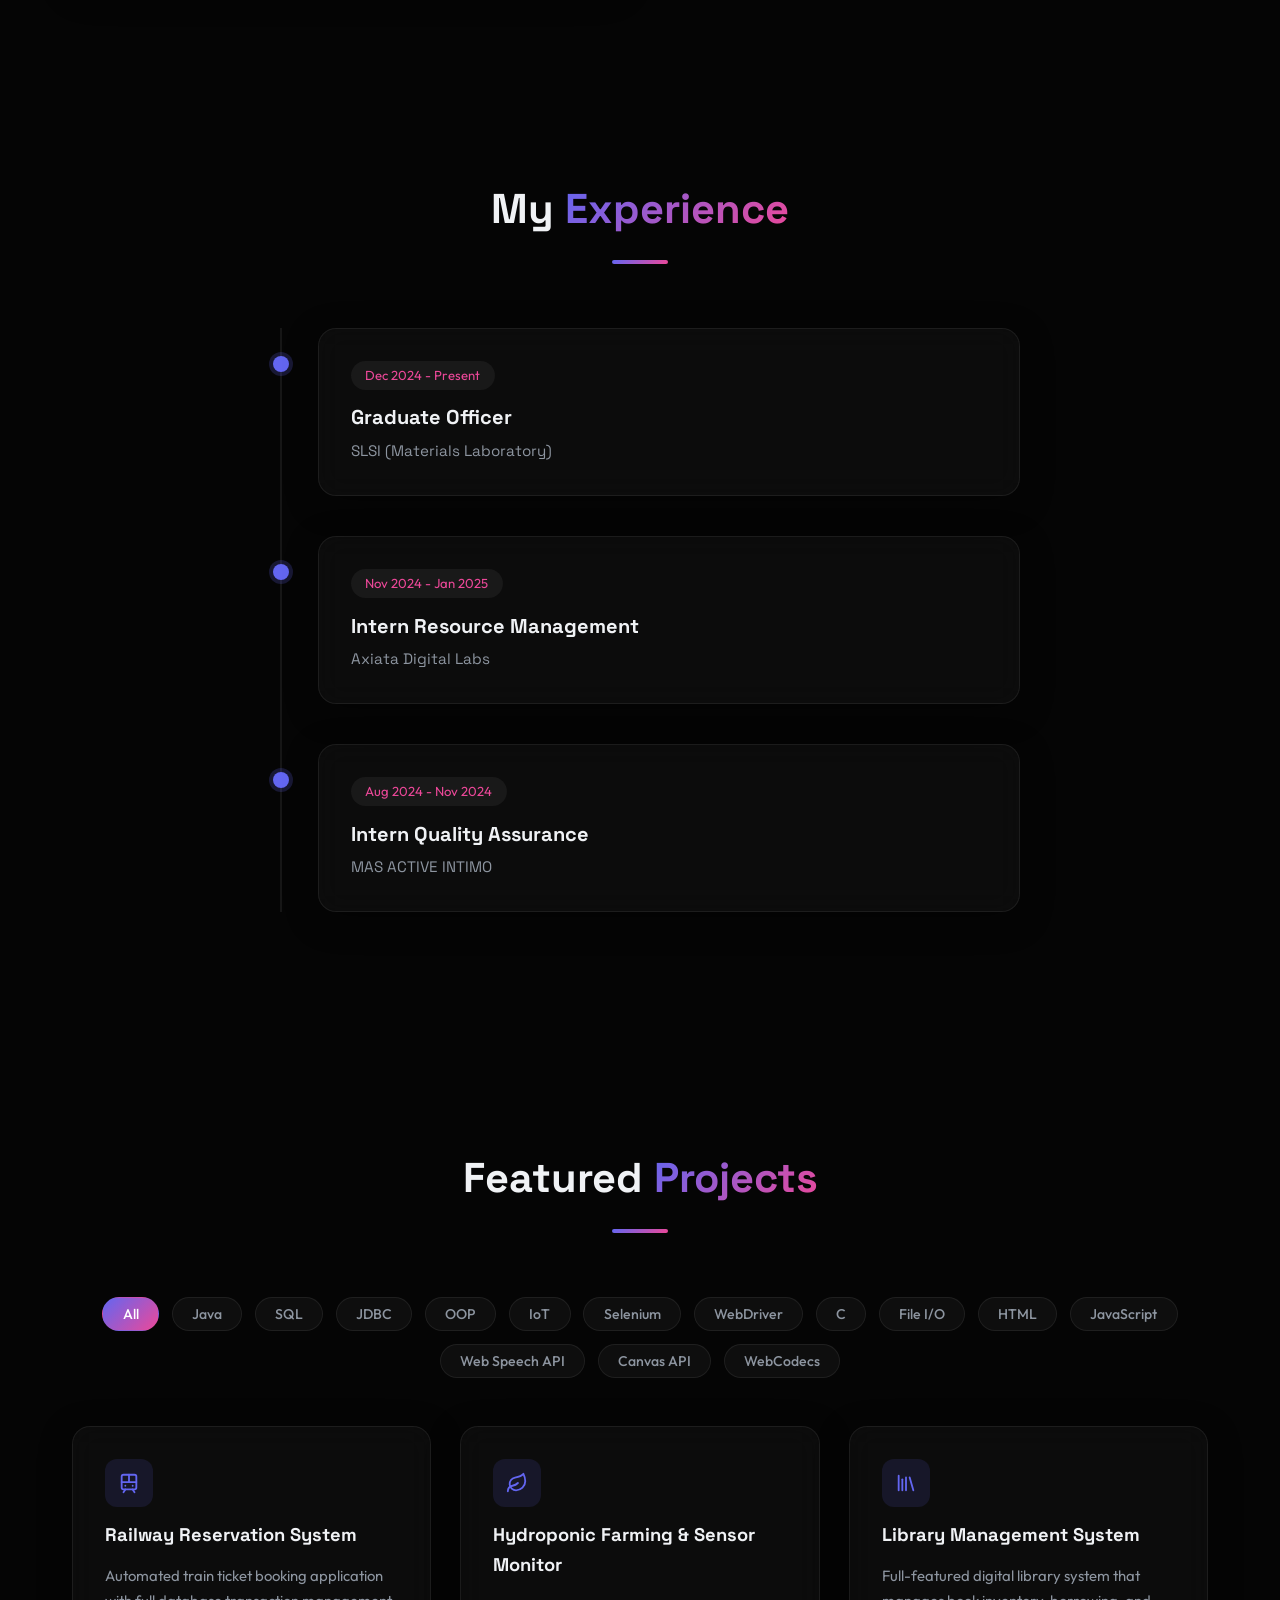
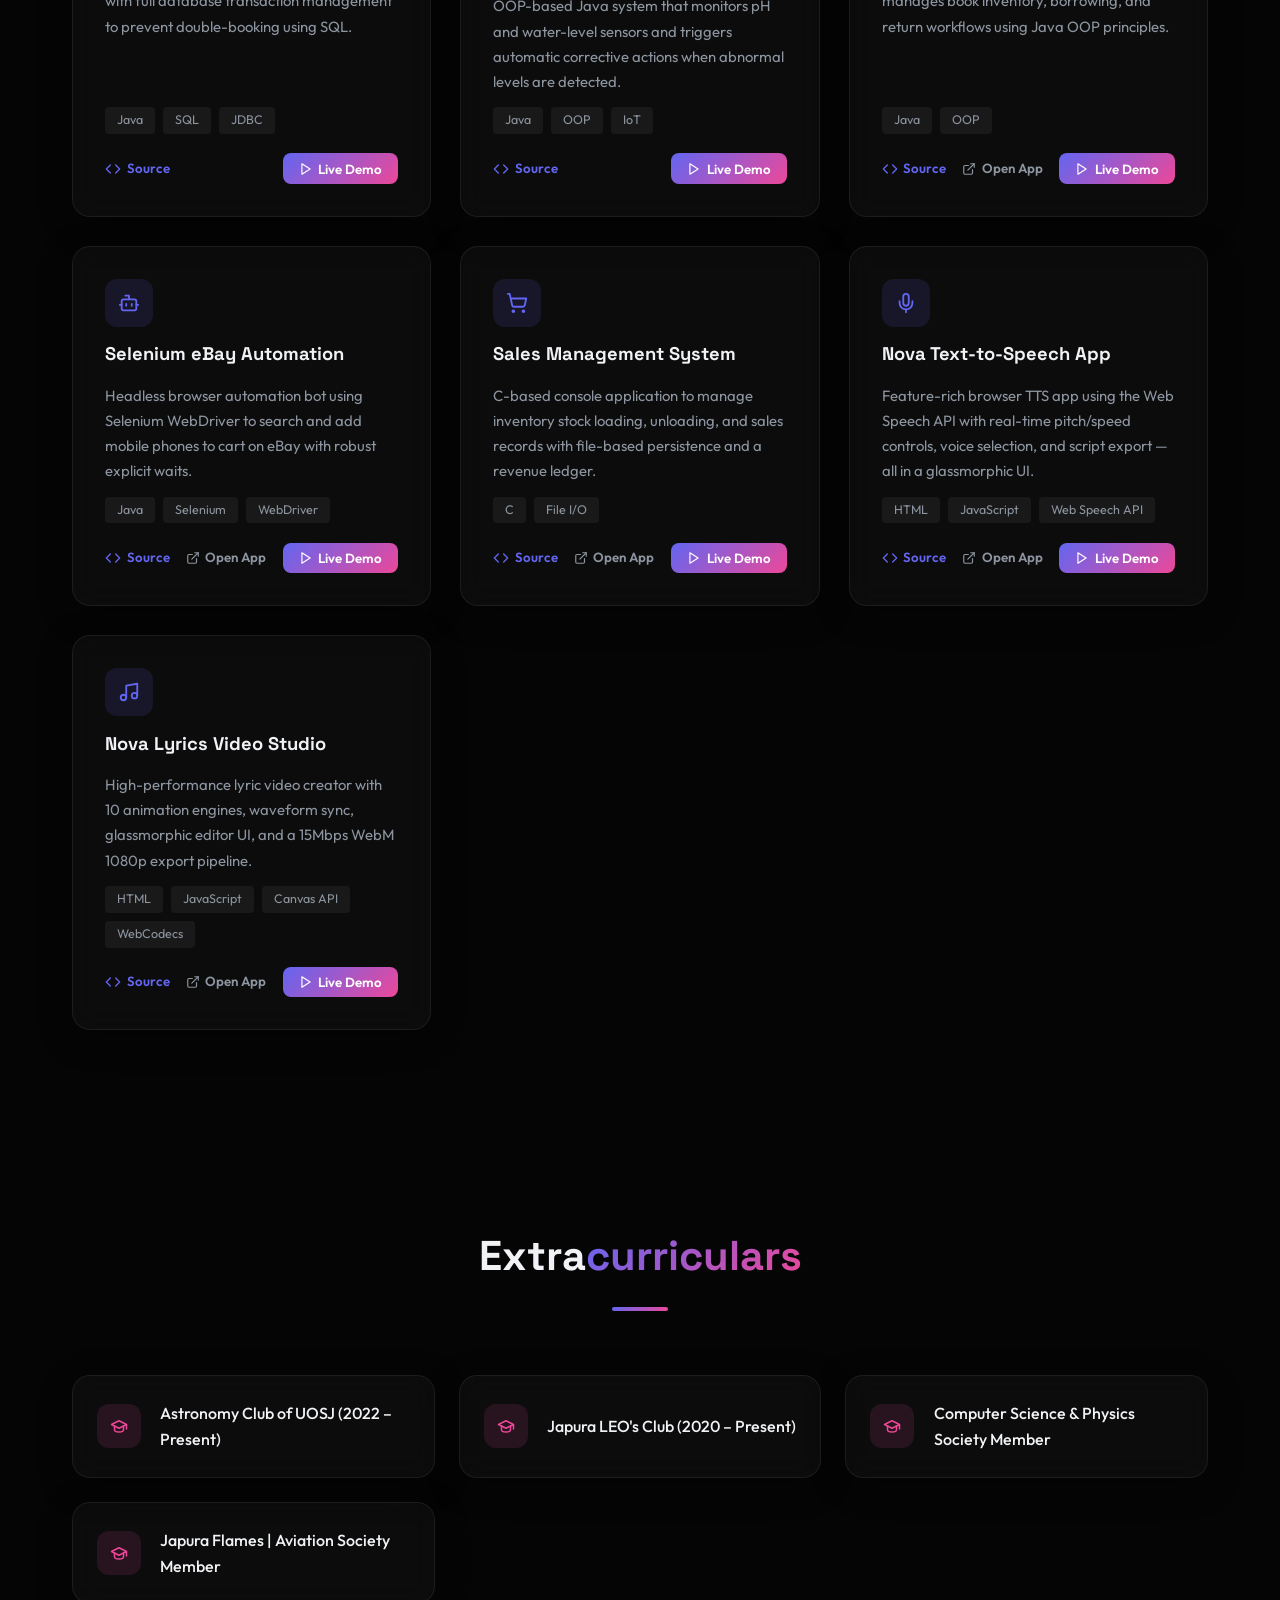
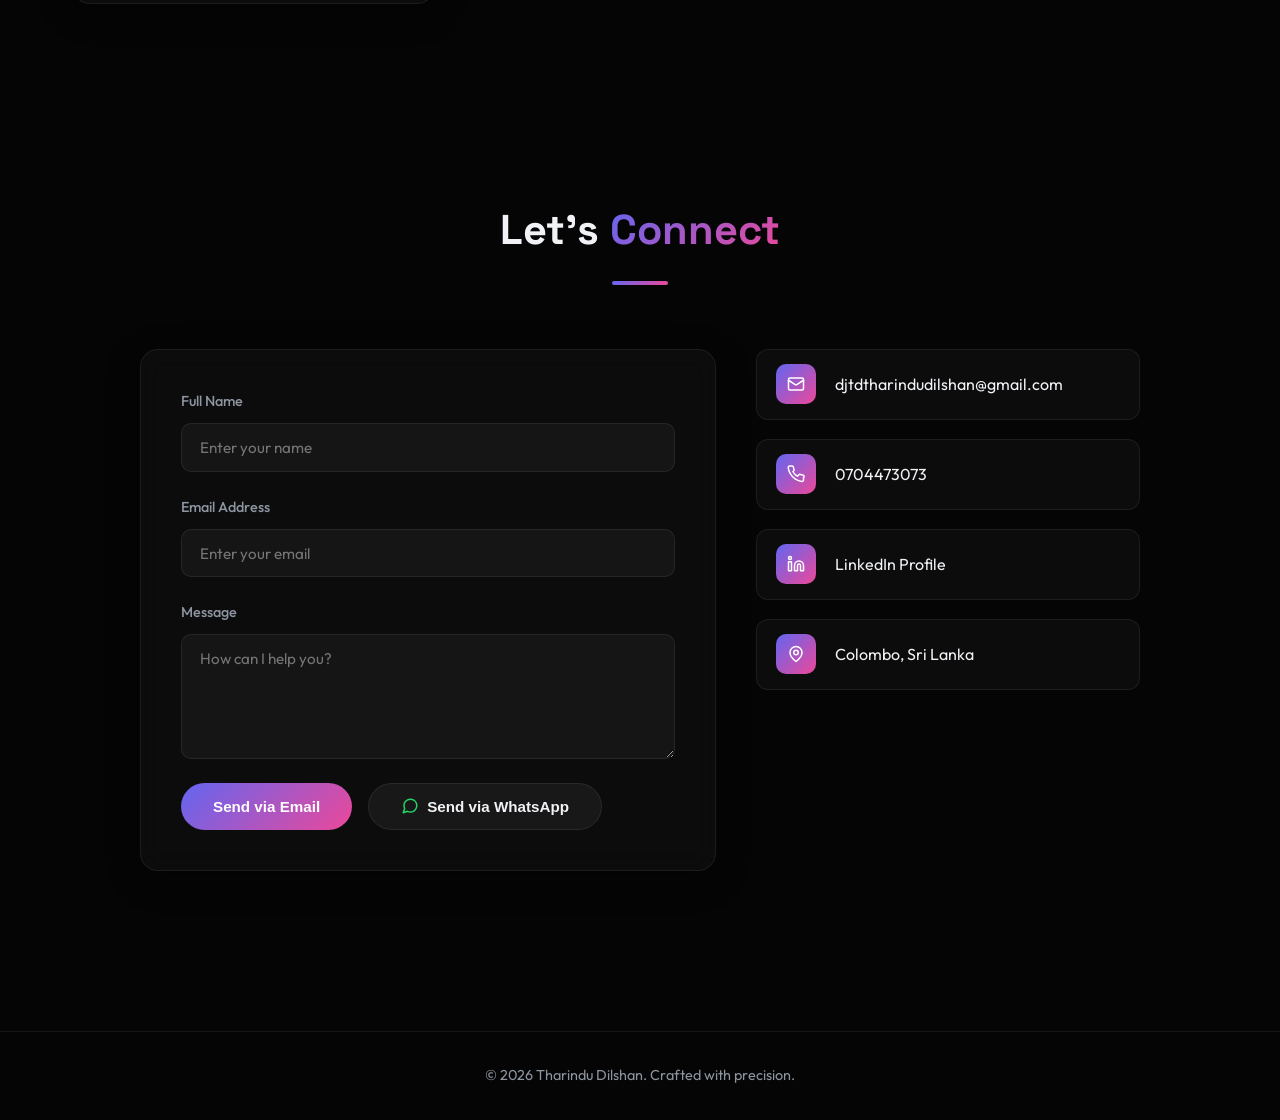
==== commit 458a0248: "Added profile picture support and responsive Hero section" ====
--- a/index.html
+++ b/index.html
@@ -43,16 +43,24 @@
     <main>
         <!-- Hero Section (shell) -->
         <section id="home" class="hero">
-            <div class="hero-content">
-                <p class="greeting">Hello, I'm</p>
-                <h1 class="glitch-text" id="hero-name"></h1>
-                <h2 class="role-text">
-                    <span class="typing-container">
-                        <span id="typewriter"></span><span class="cursor">|</span>
-                    </span>
-                </h2>
-                <p class="hero-desc" id="hero-tagline"></p>
-                <div class="hero-cta" id="hero-cta"></div>
+            <div class="hero-container">
+                <div class="hero-content">
+                    <p class="greeting">Hello, I'm</p>
+                    <h1 class="glitch-text" id="hero-name"></h1>
+                    <h2 class="role-text">
+                        <span class="typing-container">
+                            <span id="typewriter"></span><span class="cursor">|</span>
+                        </span>
+                    </h2>
+                    <p class="hero-desc" id="hero-tagline"></p>
+                    <div class="hero-cta" id="hero-cta"></div>
+                </div>
+                <div class="hero-image-wrap">
+                    <div class="profile-image-card">
+                        <img id="profile-img" src="https://images.unsplash.com/photo-1507003211169-0a1dd7228f2d?q=80&w=1000&auto=format&fit=crop" alt="Profile">
+                        <div class="image-glow"></div>
+                    </div>
+                </div>
             </div>
         </section>
 
--- a/style.css
+++ b/style.css
@@ -151,12 +151,76 @@
 
 .hero {
     min-height: 100vh;
-    display: flex; align-items: center;
+    display: flex;
+    align-items: center;
     padding-top: 90px;
 }
 
-.hero-content { max-width: 820px; }
-
+.hero-container {
+    display: flex;
+    align-items: center;
+    justify-content: space-between;
+    width: 100%;
+    gap: 4rem;
+}
+
+.hero-content { flex: 1; }
+
+.hero-image-wrap {
+    flex-shrink: 0;
+    position: relative;
+    width: 400px;
+    height: 400px;
+    display: flex;
+    justify-content: center;
+    align-items: center;
+}
+
+.profile-image-card {
+    width: 320px;
+    height: 380px;
+    border-radius: 30px;
+    overflow: hidden;
+    position: relative;
+    border: 1px solid var(--glass-bd);
+    box-shadow: var(--shadow);
+    transform: rotate(3deg);
+    transition: var(--trans);
+    z-index: 2;
+}
+
+.profile-image-card img {
+    width: 100%;
+    height: 100%;
+    object-fit: cover;
+}
+
+.profile-image-card:hover {
+    transform: rotate(0deg) translateY(-10px);
+}
+
+.image-glow {
+    position: absolute;
+    inset: -20px;
+    background: var(--accent-g);
+    filter: blur(40px);
+    opacity: 0.15;
+    z-index: -1;
+    border-radius: 50%;
+}
+
+.hero-image-wrap::before {
+    content: '';
+    position: absolute;
+    width: 100%;
+    height: 100%;
+    border: 2px dashed var(--glass-bd);
+    border-radius: 30px;
+    transform: rotate(-3deg);
+    z-index: 1;
+}
+
+/* Original hero styles... */
 .greeting {
     font-size: 1.1rem; letter-spacing: 3px;
     text-transform: uppercase; color: var(--accent-1);
@@ -532,6 +596,12 @@
 /* ── Responsive ──────────────────────────────────────────── */
 @media (max-width: 900px) {
     .about-grid { grid-template-columns: 1fr; }
+    .hero-container { flex-direction: column; text-align: center; gap: 3rem; }
+    .hero-content { display: flex; flex-direction: column; align-items: center; }
+    .hero-desc { margin-left: auto; margin-right: auto; }
+    .hero-image-wrap { width: 300px; height: 300px; }
+    .profile-image-card { width: 240px; height: 300px; }
+    .admin-form-row { grid-template-columns: 1fr; }
 }
 
 @media (max-width: 600px) {
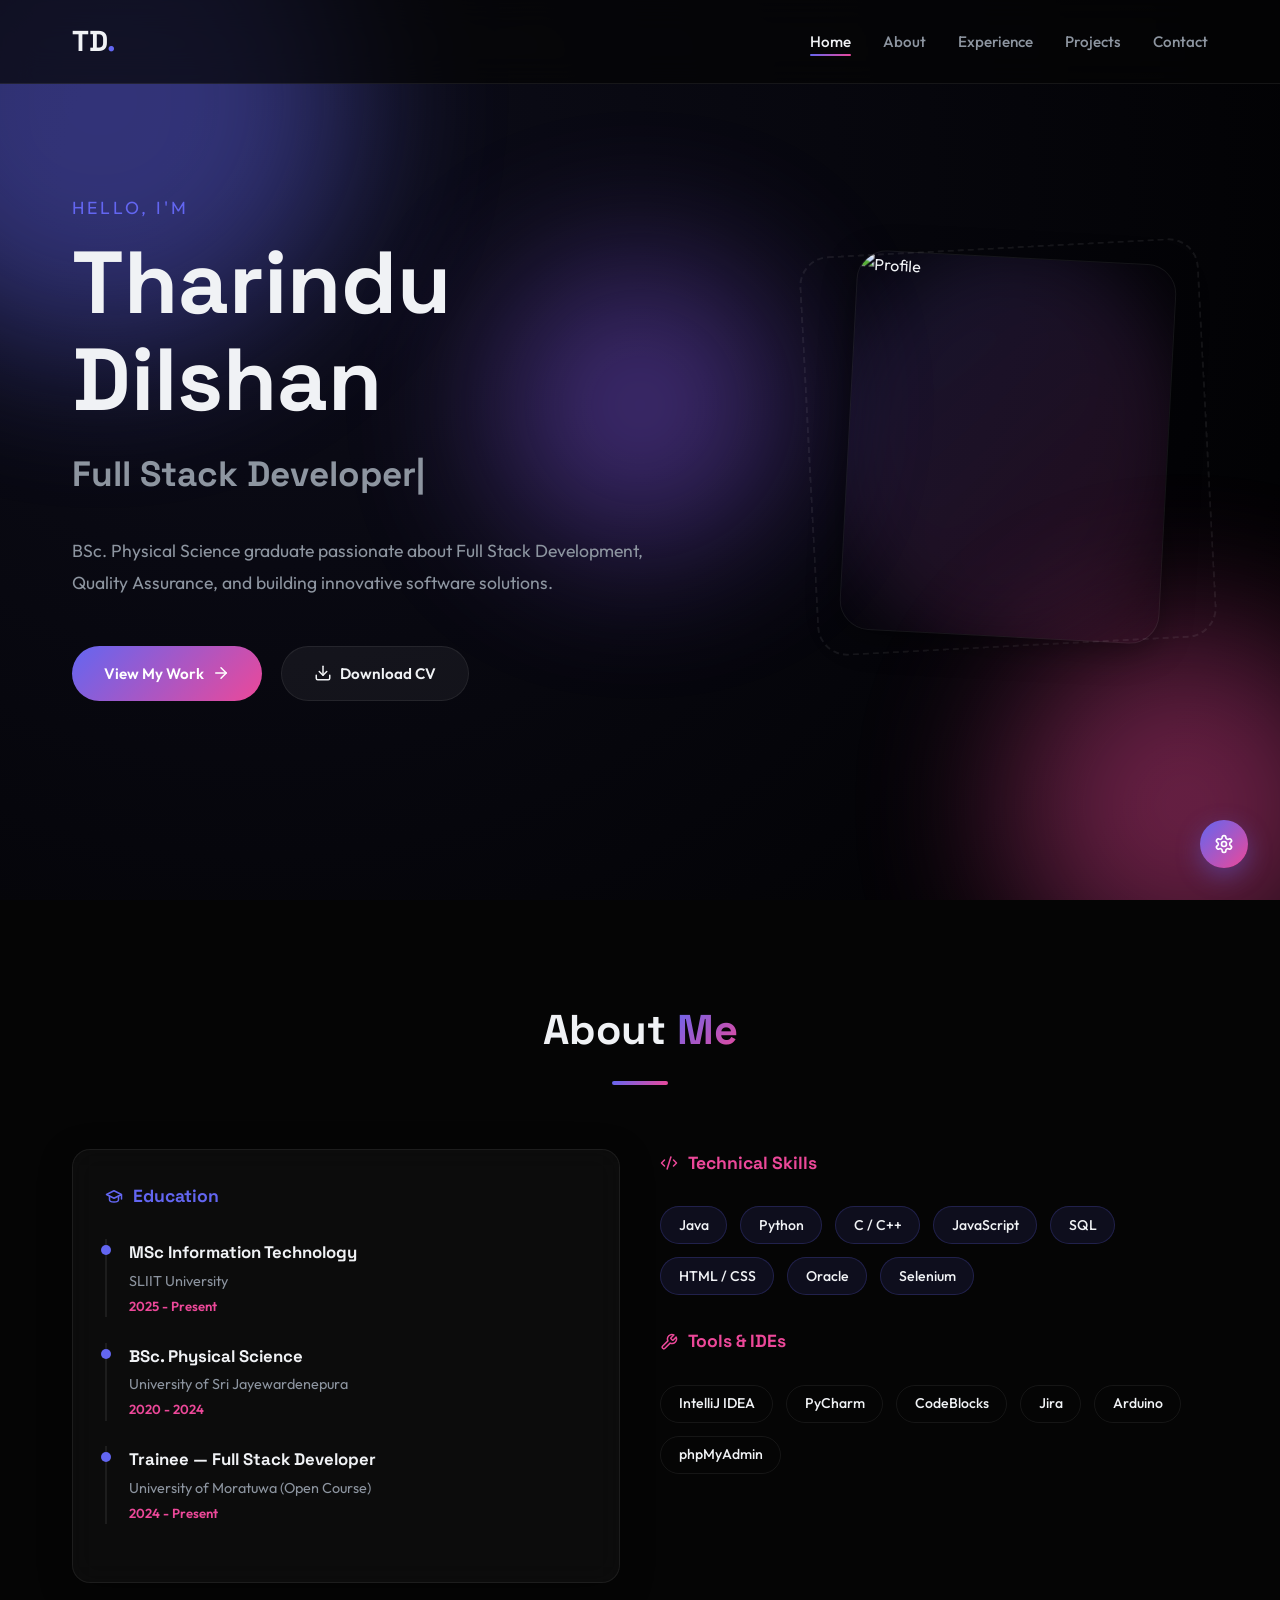
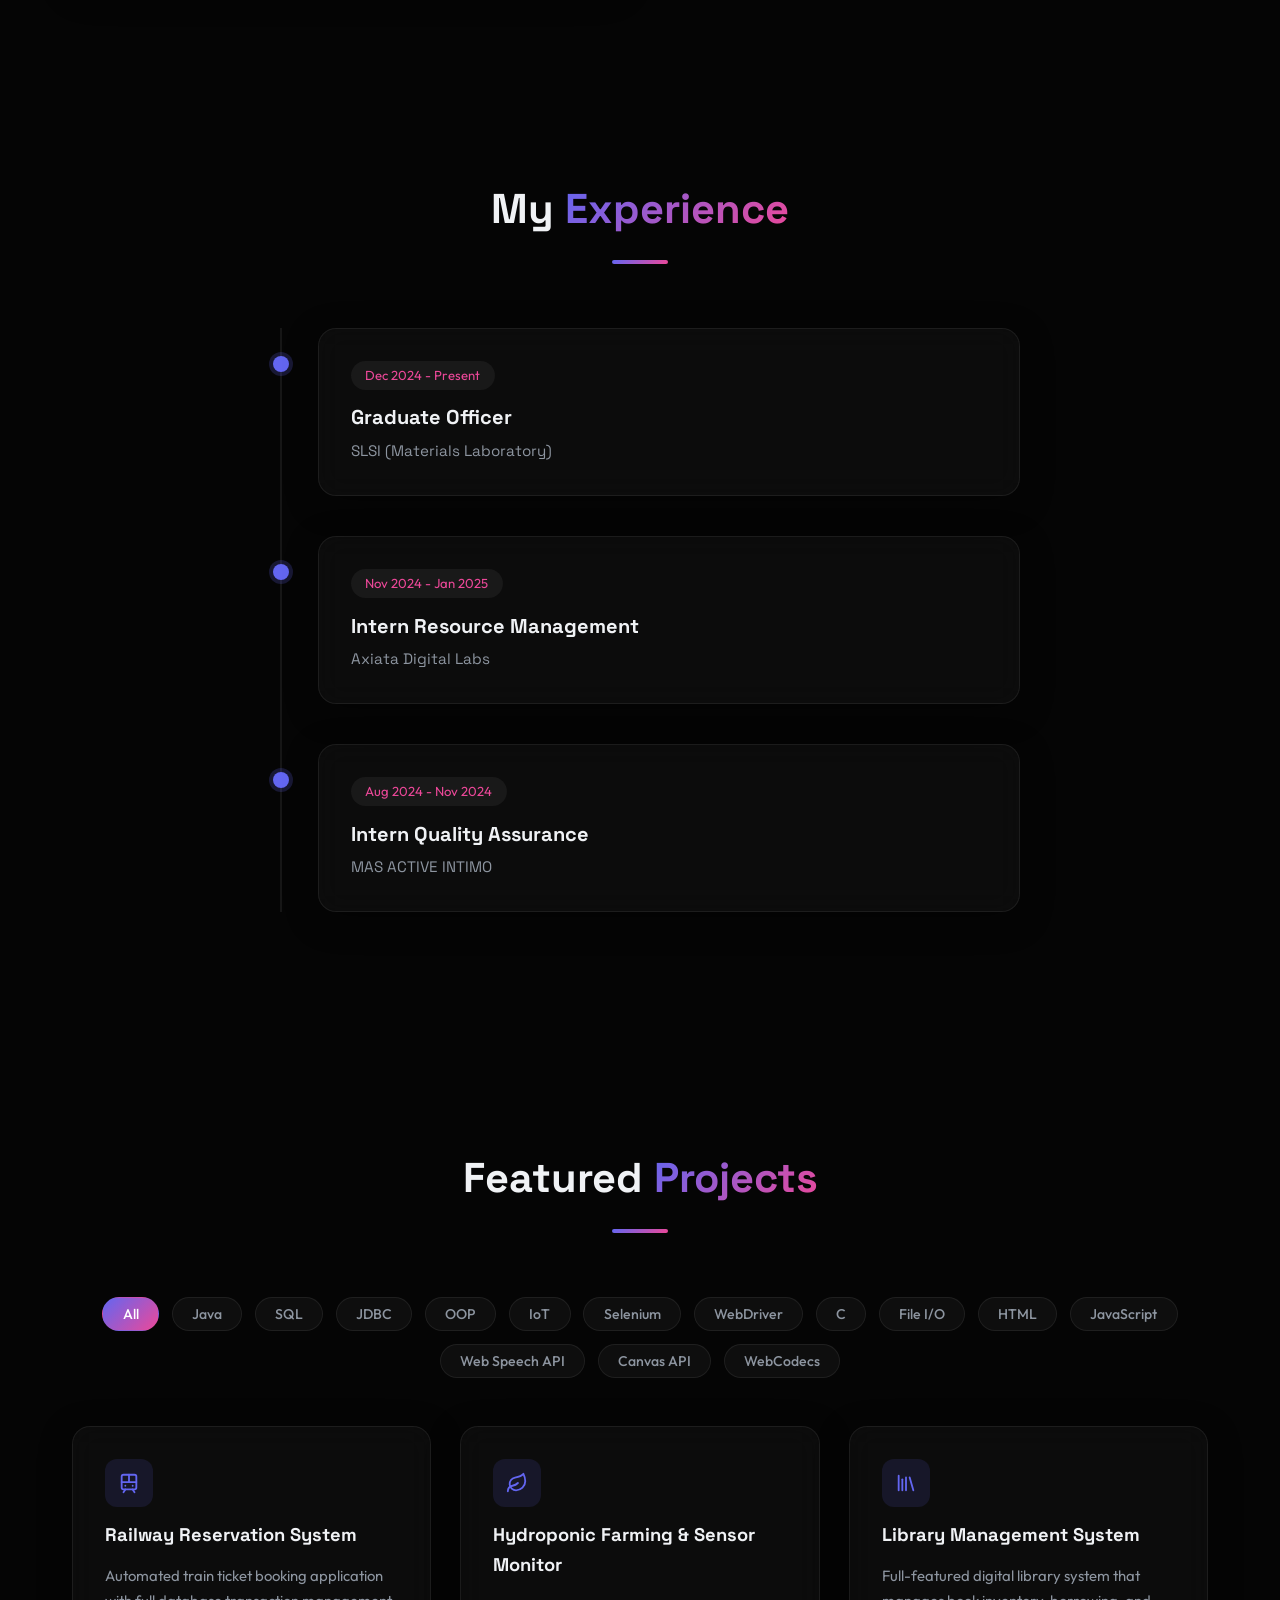
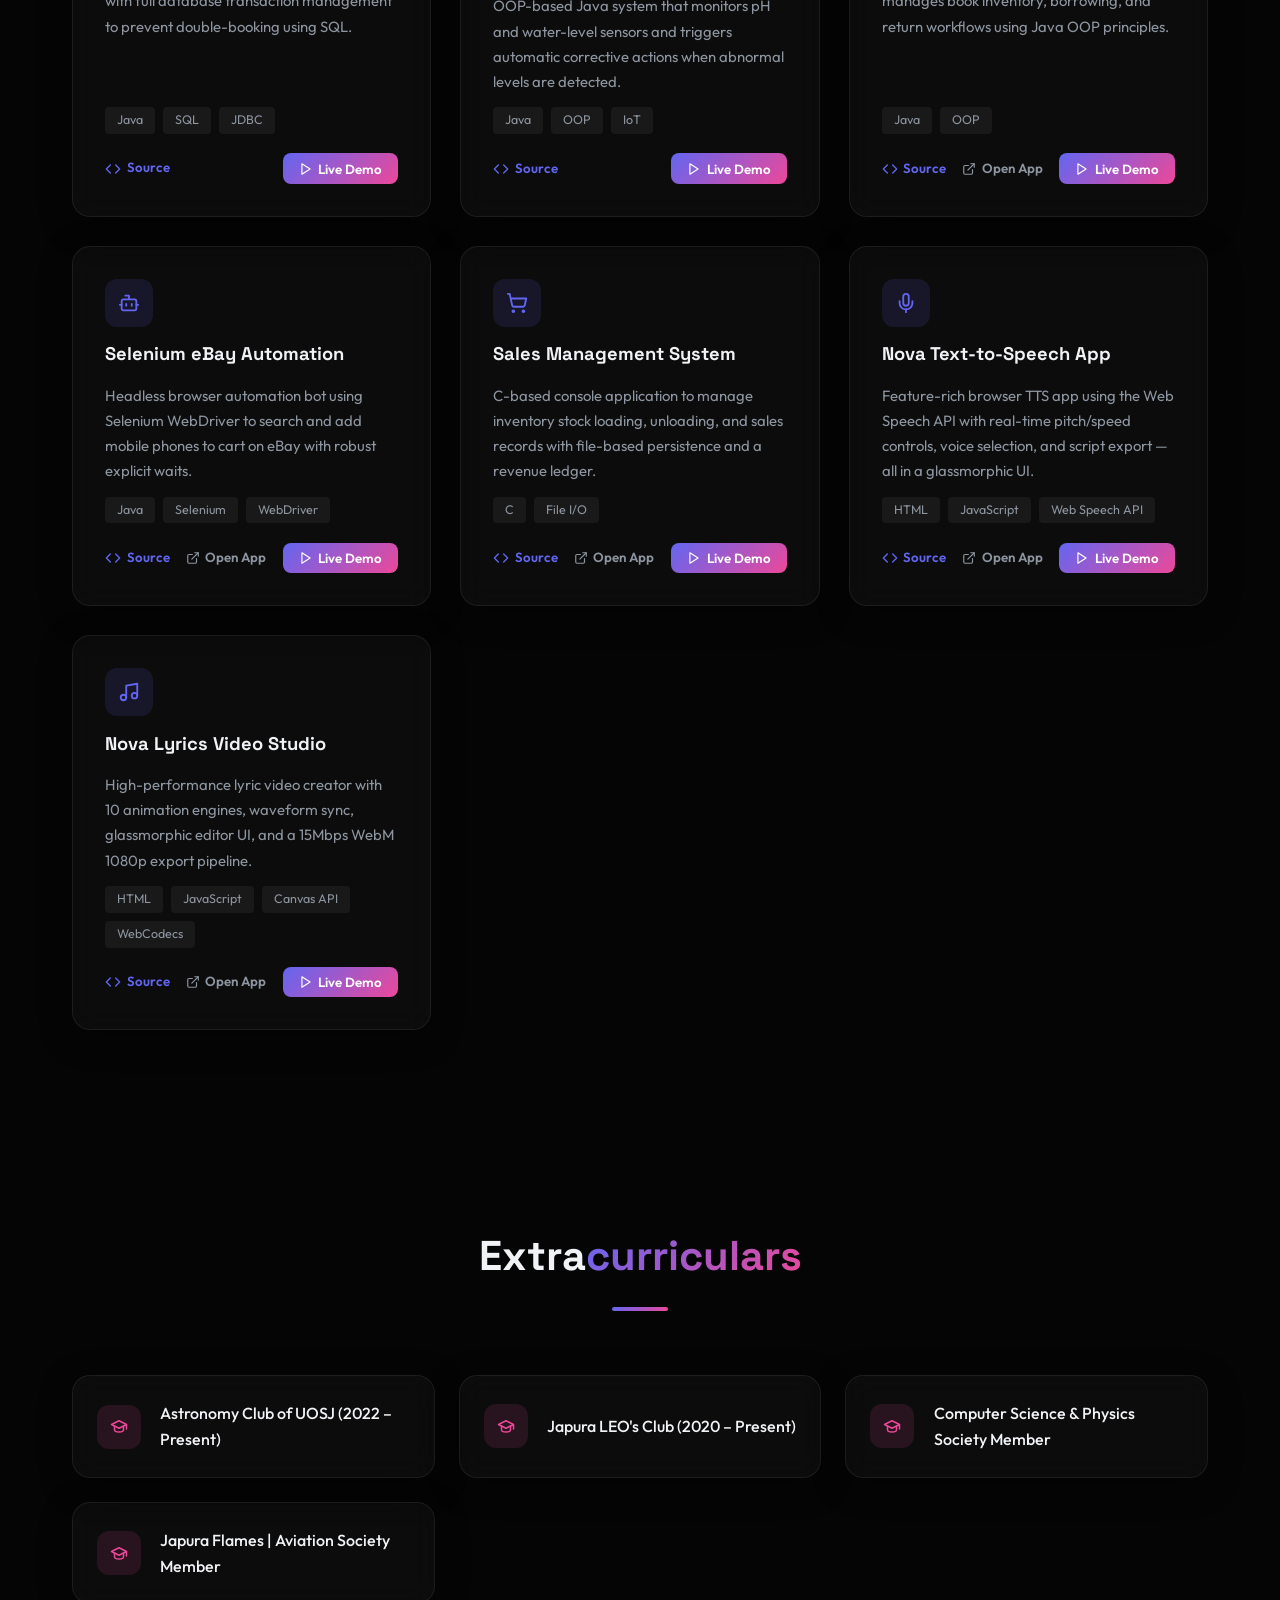
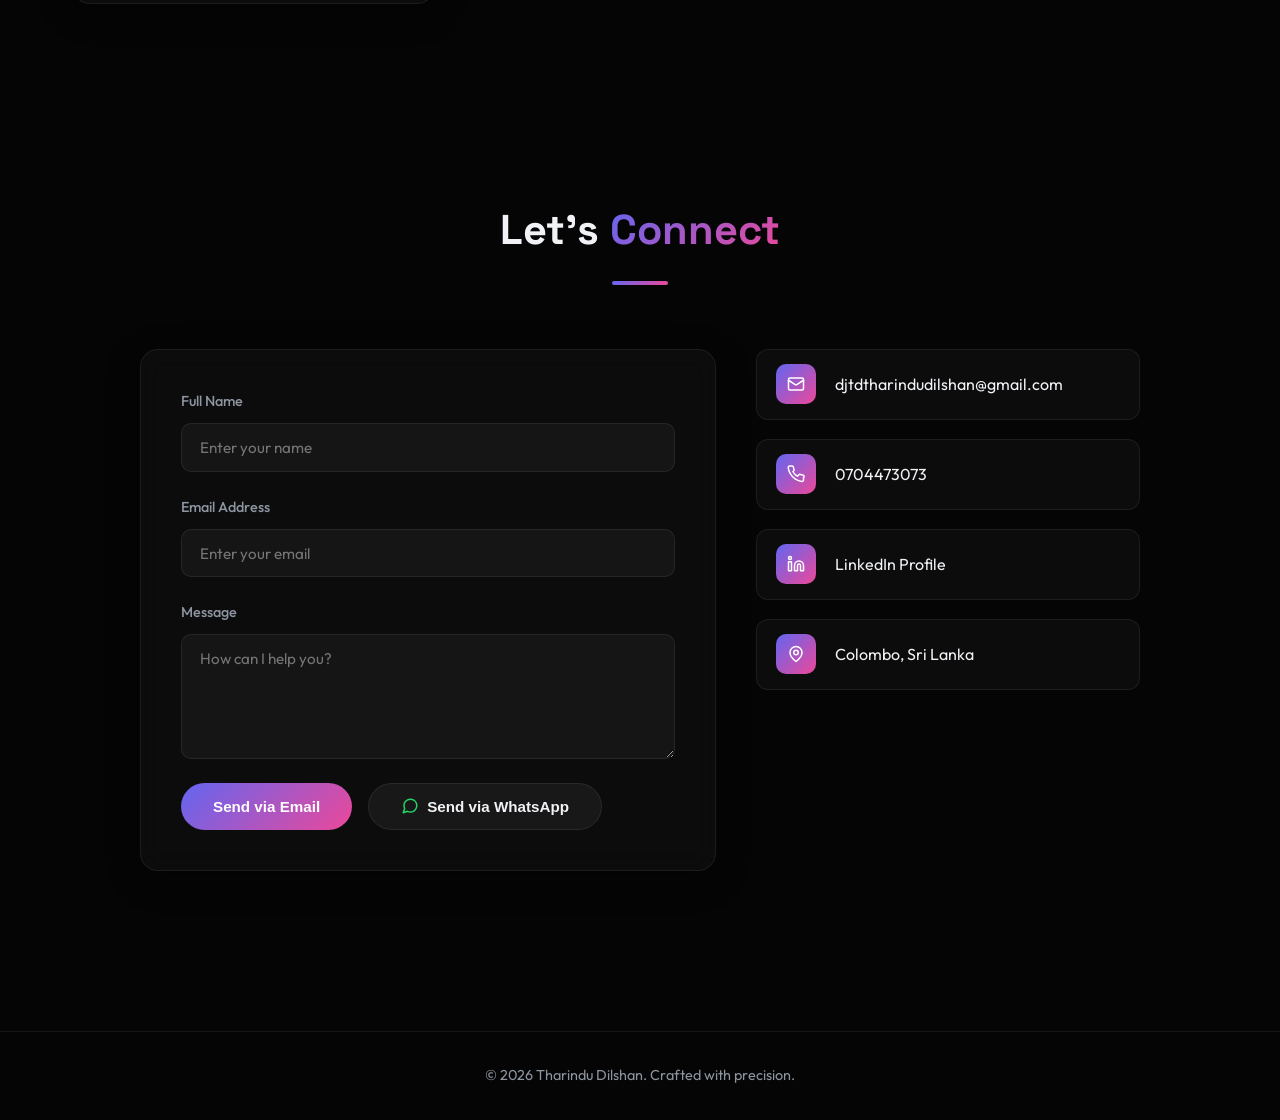
==== commit 439b34b9: "UX Update: Added Download data.js button and fixed Live Preview hot-swapping" ====
--- a/index.html
+++ b/index.html
@@ -185,10 +185,13 @@
                     <button class="btn btn-primary mt-4" id="btn-add-project">+ Add New Project</button>
                 </div>
                 <div class="tab-content" id="export-tab">
-                    <p class="mb-2">Copy the code below and replace the contents of your <code>data.js</code> file.</p>
+                    <p class="mb-2">Click below to download the updated file, then drag it into your VS Code to replace the old one!</p>
                     <div class="code-export-wrap">
                         <pre id="code-export-pre"></pre>
-                        <button class="btn btn-primary btn-sm" id="btn-copy-code">Copy to Clipboard</button>
+                        <div style="position: absolute; top: 1rem; right: 1rem; display: flex; gap: 0.5rem;">
+                            <button class="btn btn-glass btn-sm" id="btn-copy-code">Copy Code</button>
+                            <button class="btn btn-primary btn-sm" id="btn-download-data">Download data.js</button>
+                        </div>
                     </div>
                 </div>
             </div>
